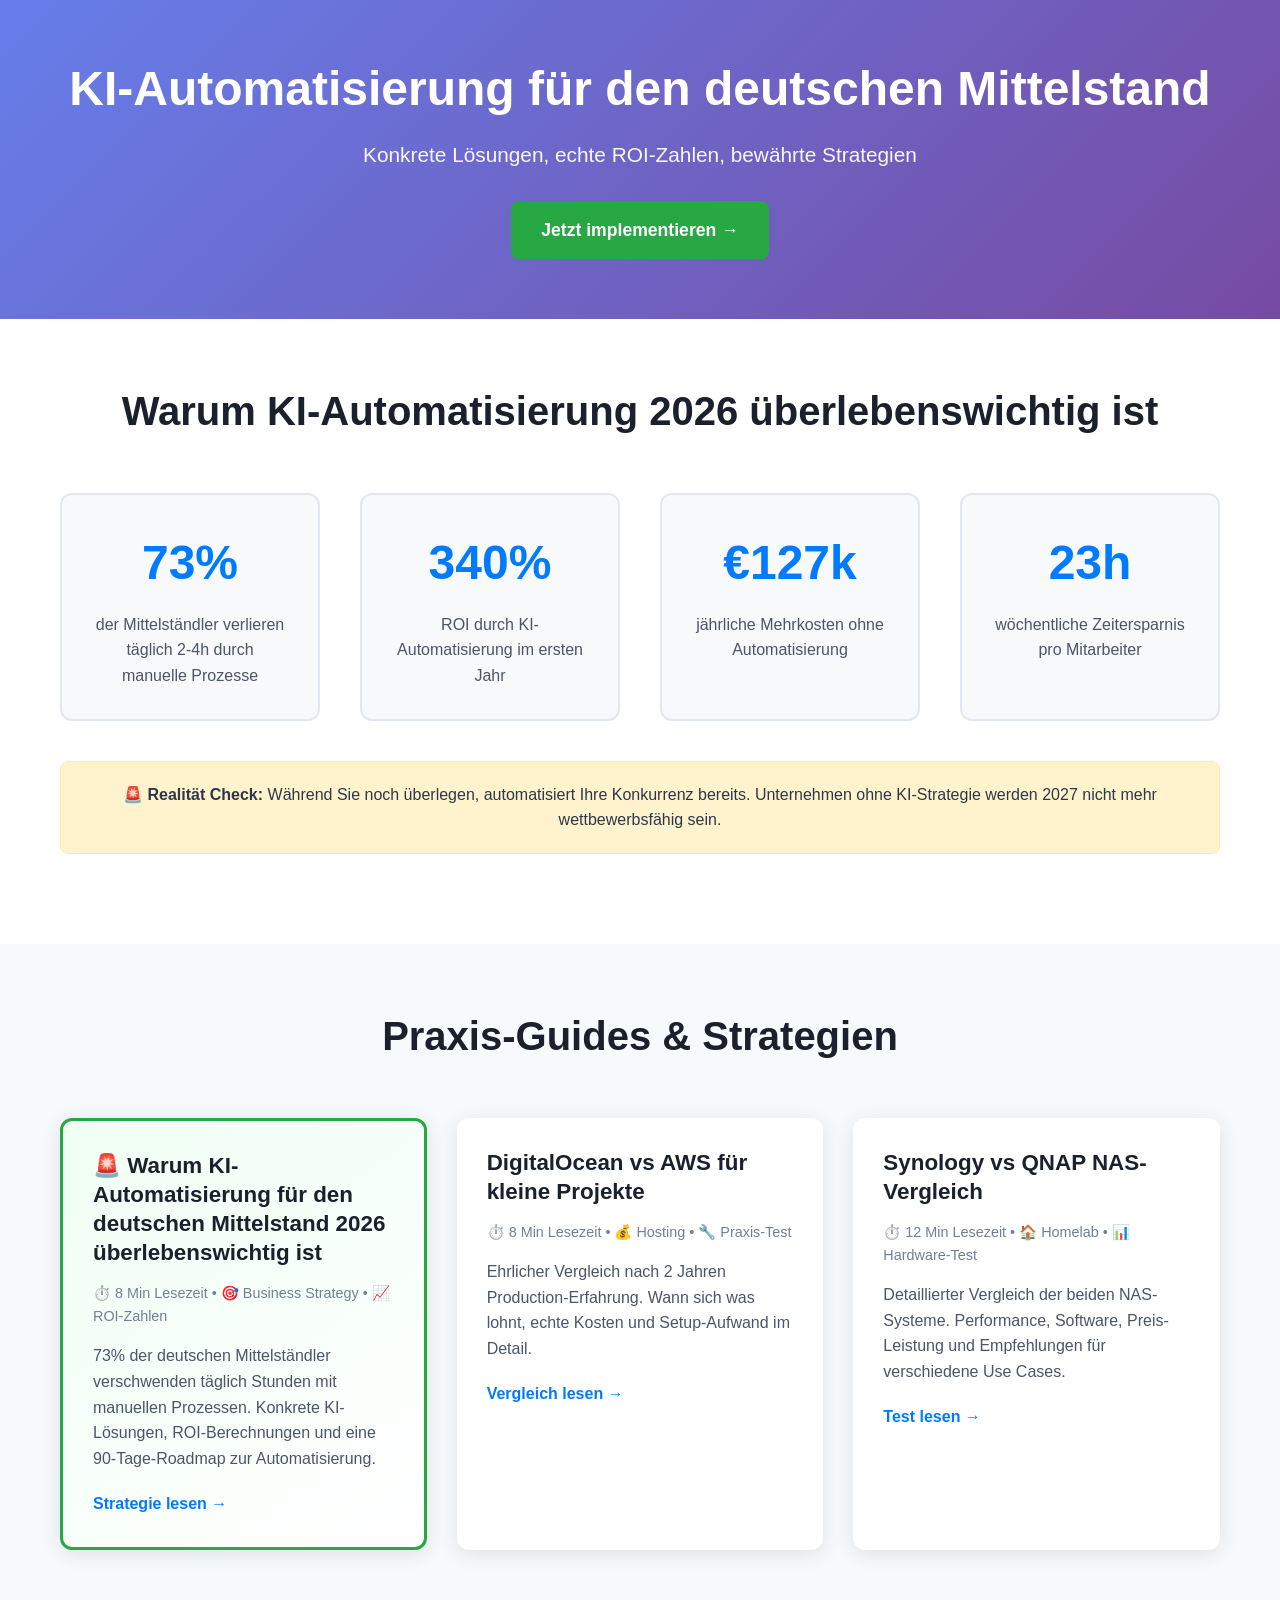
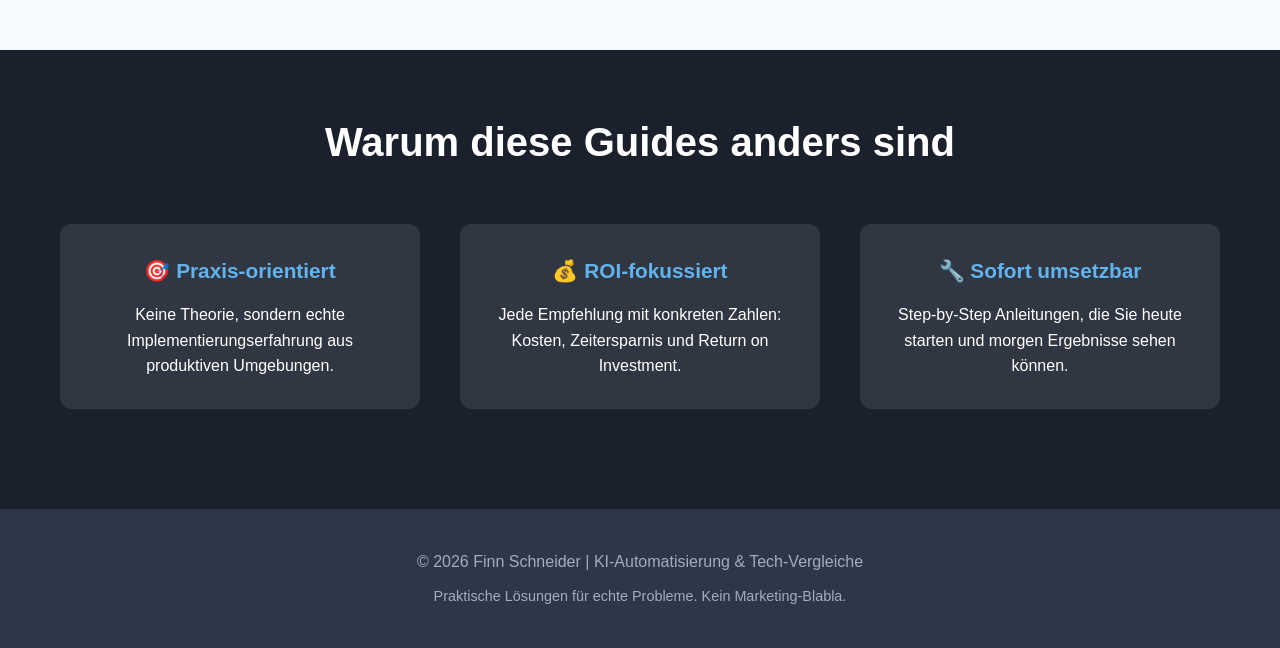
==== index.html @ 318cbb18 "Deploy new business website" ====
<!DOCTYPE html>
<html lang="de">
<head>
    <meta charset="UTF-8">
    <meta name="viewport" content="width=device-width, initial-scale=1.0">
    <title>Finn Schneider - KI & Automatisierung für den Mittelstand</title>
    <meta name="description" content="Konkrete KI-Automatisierungslösungen für deutsche Mittelständler. ROI-optimierte Strategien, Praxis-Tests und echte Ergebnisse.">
    <meta name="keywords" content="KI Automatisierung, Mittelstand, Digitalisierung, Workflow Automatisierung, ROI">
    <link rel="canonical" href="https://finn-site-aw2.pages.dev/">
    
    <style>
        * {
            margin: 0;
            padding: 0;
            box-sizing: border-box;
        }

        body {
            font-family: 'Segoe UI', -apple-system, sans-serif;
            line-height: 1.6;
            color: #2d3748;
            background: #f7fafc;
        }

        .hero {
            background: linear-gradient(135deg, #667eea 0%, #764ba2 100%);
            color: white;
            padding: 60px 20px;
            text-align: center;
        }

        .hero h1 {
            font-size: 3rem;
            font-weight: bold;
            margin-bottom: 20px;
            line-height: 1.2;
        }

        .hero p {
            font-size: 1.3rem;
            margin-bottom: 30px;
            opacity: 0.95;
        }

        .cta-button {
            display: inline-block;
            background: #28a745;
            color: white;
            padding: 15px 30px;
            border-radius: 8px;
            text-decoration: none;
            font-weight: bold;
            font-size: 1.1rem;
            transition: transform 0.2s;
        }

        .cta-button:hover {
            transform: translateY(-2px);
        }

        .container {
            max-width: 1200px;
            margin: 0 auto;
            padding: 0 20px;
        }

        .stats-section {
            background: white;
            padding: 60px 20px;
            text-align: center;
        }

        .stats-grid {
            display: grid;
            grid-template-columns: repeat(auto-fit, minmax(250px, 1fr));
            gap: 40px;
            margin: 40px 0;
        }

        .stat-card {
            padding: 30px;
            border-radius: 12px;
            background: #f8f9fa;
            border: 2px solid #e2e8f0;
        }

        .stat-number {
            font-size: 3rem;
            font-weight: bold;
            color: #007bff;
            display: block;
        }

        .stat-label {
            font-size: 1rem;
            color: #4a5568;
            margin-top: 10px;
        }

        .articles-section {
            padding: 60px 20px;
        }

        .section-title {
            text-align: center;
            font-size: 2.5rem;
            color: #1a202c;
            margin-bottom: 50px;
        }

        .articles-grid {
            display: grid;
            grid-template-columns: repeat(auto-fit, minmax(350px, 1fr));
            gap: 30px;
            margin: 40px 0;
        }

        .article-card {
            background: white;
            border-radius: 12px;
            padding: 30px;
            box-shadow: 0 4px 20px rgba(0,0,0,0.1);
            transition: transform 0.3s ease;
        }

        .article-card:hover {
            transform: translateY(-5px);
        }

        .article-card.featured {
            border: 3px solid #28a745;
            background: linear-gradient(145deg, #f0fff4 0%, #ffffff 100%);
        }

        .article-card h3 {
            font-size: 1.4rem;
            color: #1a202c;
            margin-bottom: 15px;
            line-height: 1.3;
        }

        .article-card p {
            color: #4a5568;
            margin-bottom: 20px;
        }

        .article-meta {
            font-size: 0.9rem;
            color: #718096;
            margin-bottom: 15px;
        }

        .article-link {
            color: #007bff;
            text-decoration: none;
            font-weight: 600;
        }

        .article-link:hover {
            text-decoration: underline;
        }

        .value-props {
            background: #1a202c;
            color: white;
            padding: 60px 20px;
            text-align: center;
        }

        .props-grid {
            display: grid;
            grid-template-columns: repeat(auto-fit, minmax(300px, 1fr));
            gap: 40px;
            margin: 40px 0;
        }

        .prop-card {
            padding: 30px;
            border-radius: 12px;
            background: rgba(255,255,255,0.1);
        }

        .prop-card h4 {
            font-size: 1.3rem;
            margin-bottom: 15px;
            color: #63b3ed;
        }

        footer {
            background: #2d3748;
            color: #a0aec0;
            padding: 40px 20px;
            text-align: center;
        }

        .highlight {
            background: #fff3cd;
            border: 1px solid #ffeaa7;
            padding: 20px;
            border-radius: 8px;
            margin: 30px 0;
            text-align: center;
        }

        @media (max-width: 768px) {
            .hero h1 {
                font-size: 2rem;
            }
            
            .hero p {
                font-size: 1.1rem;
            }
            
            .articles-grid,
            .stats-grid,
            .props-grid {
                grid-template-columns: 1fr;
            }
        }
    </style>
</head>
<body>
    <!-- Hero Section -->
    <section class="hero">
        <div class="container">
            <h1>KI-Automatisierung für den deutschen Mittelstand</h1>
            <p>Konkrete Lösungen, echte ROI-Zahlen, bewährte Strategien</p>
            <a href="#articles" class="cta-button">Jetzt implementieren →</a>
        </div>
    </section>

    <!-- Stats Section -->
    <section class="stats-section">
        <div class="container">
            <h2 class="section-title">Warum KI-Automatisierung 2026 überlebenswichtig ist</h2>
            
            <div class="stats-grid">
                <div class="stat-card">
                    <span class="stat-number">73%</span>
                    <div class="stat-label">der Mittelständler verlieren täglich 2-4h durch manuelle Prozesse</div>
                </div>
                <div class="stat-card">
                    <span class="stat-number">340%</span>
                    <div class="stat-label">ROI durch KI-Automatisierung im ersten Jahr</div>
                </div>
                <div class="stat-card">
                    <span class="stat-number">€127k</span>
                    <div class="stat-label">jährliche Mehrkosten ohne Automatisierung</div>
                </div>
                <div class="stat-card">
                    <span class="stat-number">23h</span>
                    <div class="stat-label">wöchentliche Zeitersparnis pro Mitarbeiter</div>
                </div>
            </div>

            <div class="highlight">
                <strong>🚨 Realität Check:</strong> Während Sie noch überlegen, automatisiert Ihre Konkurrenz bereits. 
                Unternehmen ohne KI-Strategie werden 2027 nicht mehr wettbewerbsfähig sein.
            </div>
        </div>
    </section>

    <!-- Articles Section -->
    <section class="articles-section" id="articles">
        <div class="container">
            <h2 class="section-title">Praxis-Guides & Strategien</h2>
            
            <div class="articles-grid">
                <article class="article-card featured">
                    <h3>🚨 Warum KI-Automatisierung für den deutschen Mittelstand 2026 überlebenswichtig ist</h3>
                    <div class="article-meta">⏱️ 8 Min Lesezeit • 🎯 Business Strategy • 📈 ROI-Zahlen</div>
                    <p>
                        73% der deutschen Mittelständler verschwenden täglich Stunden mit manuellen Prozessen. 
                        Konkrete KI-Lösungen, ROI-Berechnungen und eine 90-Tage-Roadmap zur Automatisierung.
                    </p>
                    <a href="/mittelstand-ki-automatisierung-2026.html" class="article-link">Strategie lesen →</a>
                </article>

                <article class="article-card">
                    <h3>DigitalOcean vs AWS für kleine Projekte</h3>
                    <div class="article-meta">⏱️ 8 Min Lesezeit • 💰 Hosting • 🔧 Praxis-Test</div>
                    <p>
                        Ehrlicher Vergleich nach 2 Jahren Production-Erfahrung. Wann sich was lohnt, 
                        echte Kosten und Setup-Aufwand im Detail.
                    </p>
                    <a href="/digitalocean-vs-aws-article.html" class="article-link">Vergleich lesen →</a>
                </article>

                <article class="article-card">
                    <h3>Synology vs QNAP NAS-Vergleich</h3>
                    <div class="article-meta">⏱️ 12 Min Lesezeit • 🏠 Homelab • 📊 Hardware-Test</div>
                    <p>
                        Detaillierter Vergleich der beiden NAS-Systeme. Performance, Software, 
                        Preis-Leistung und Empfehlungen für verschiedene Use Cases.
                    </p>
                    <a href="/synology-ds224-vs-qnap-ts264-vergleich.html" class="article-link">Test lesen →</a>
                </article>
            </div>
        </div>
    </section>

    <!-- Value Props -->
    <section class="value-props">
        <div class="container">
            <h2 class="section-title" style="color: white;">Warum diese Guides anders sind</h2>
            
            <div class="props-grid">
                <div class="prop-card">
                    <h4>🎯 Praxis-orientiert</h4>
                    <p>Keine Theorie, sondern echte Implementierungserfahrung aus produktiven Umgebungen.</p>
                </div>
                <div class="prop-card">
                    <h4>💰 ROI-fokussiert</h4>
                    <p>Jede Empfehlung mit konkreten Zahlen: Kosten, Zeitersparnis und Return on Investment.</p>
                </div>
                <div class="prop-card">
                    <h4>🔧 Sofort umsetzbar</h4>
                    <p>Step-by-Step Anleitungen, die Sie heute starten und morgen Ergebnisse sehen können.</p>
                </div>
            </div>
        </div>
    </section>

    <!-- Footer -->
    <footer>
        <div class="container">
            <p>&copy; 2026 Finn Schneider | KI-Automatisierung & Tech-Vergleiche</p>
            <p style="margin-top: 10px; font-size: 0.9rem;">
                Praktische Lösungen für echte Probleme. Kein Marketing-Blabla.
            </p>
        </div>
    </footer>
</body>
</html>
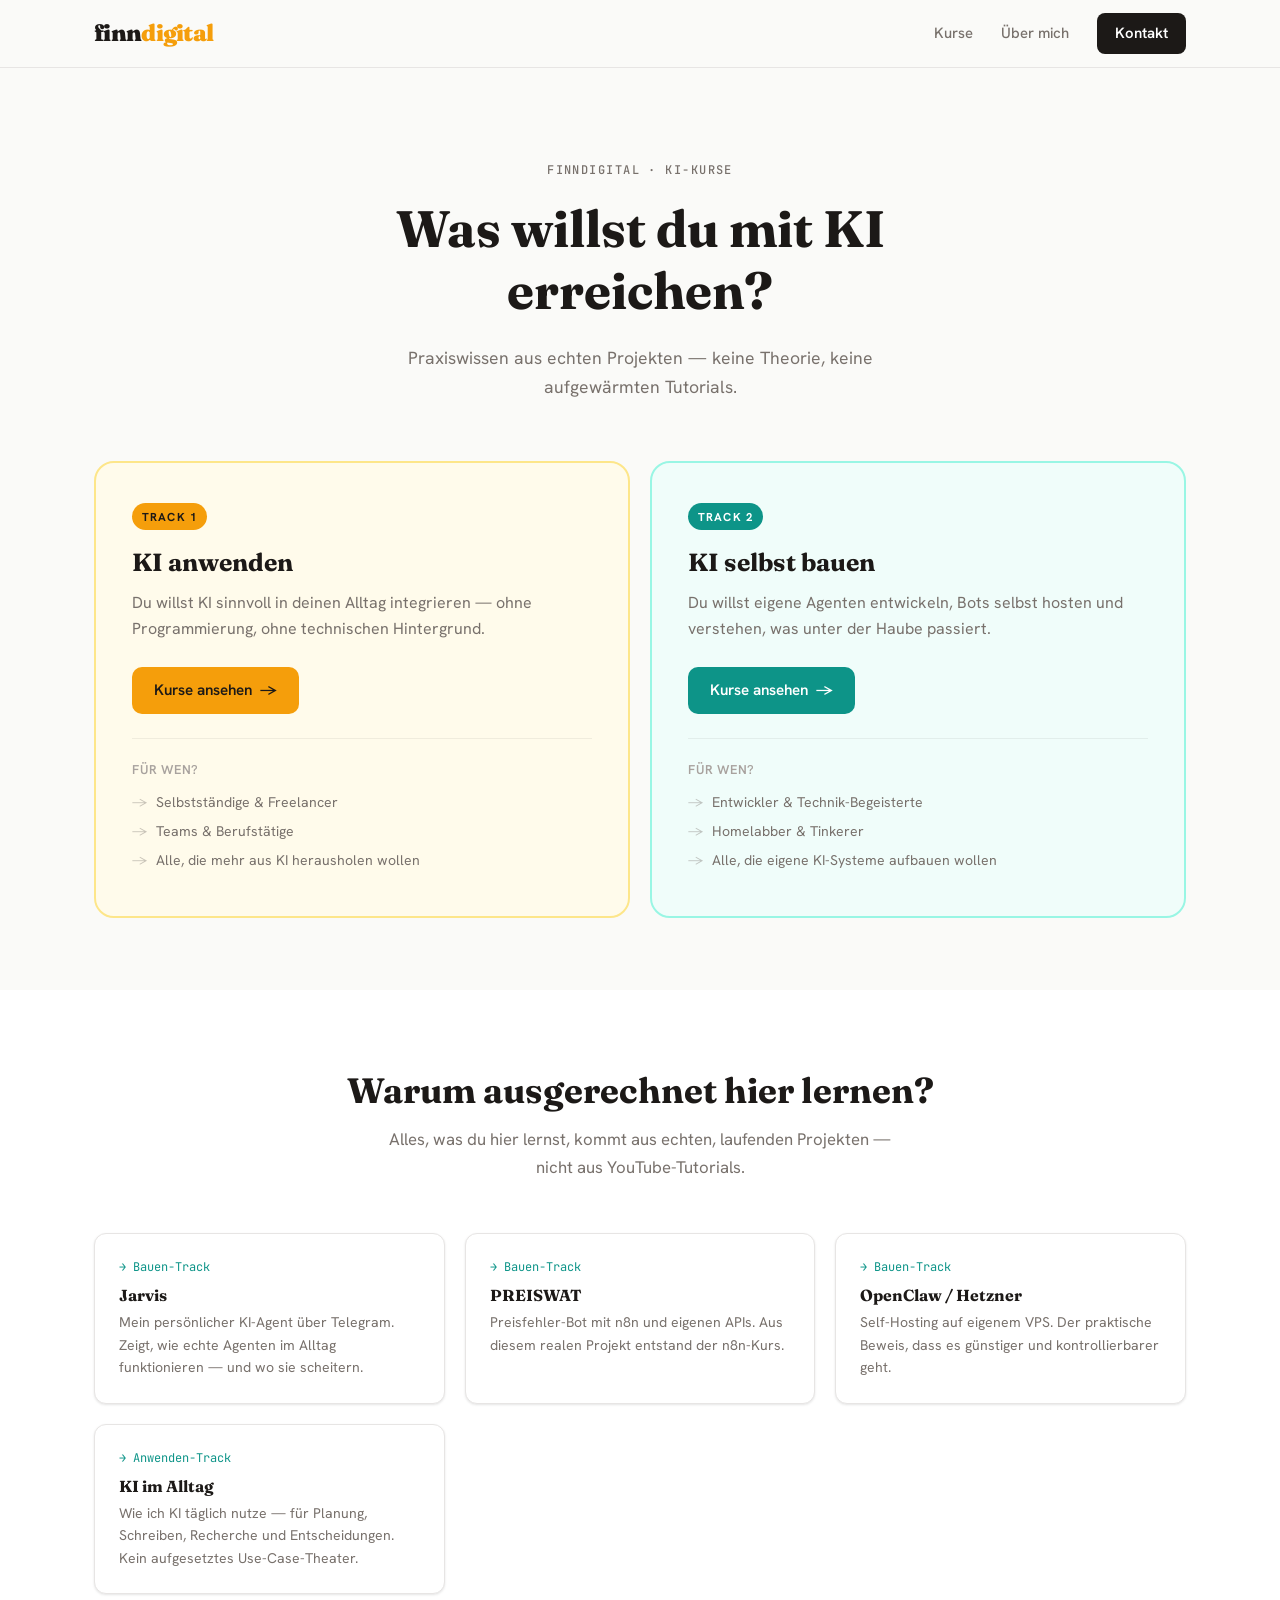
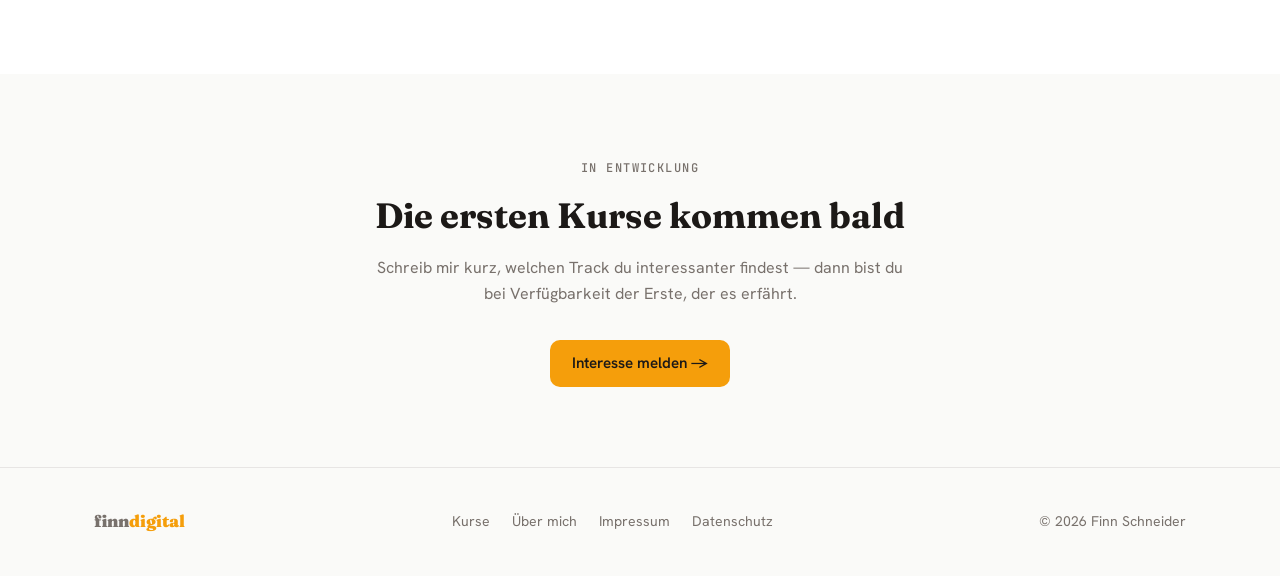
==== commit 96fe4c22: "Neue finndigital Website: Zwei-Track-Konzept (Anwenden + Bauen) Kompletter Neuaufbau der statischen " ====
--- a/index.html
+++ b/index.html
@@ -1,334 +1,156 @@
 <!DOCTYPE html>
 <html lang="de">
 <head>
-    <meta charset="UTF-8">
-    <meta name="viewport" content="width=device-width, initial-scale=1.0">
-    <title>Finn Schneider - KI & Automatisierung für den Mittelstand</title>
-    <meta name="description" content="Konkrete KI-Automatisierungslösungen für deutsche Mittelständler. ROI-optimierte Strategien, Praxis-Tests und echte Ergebnisse.">
-    <meta name="keywords" content="KI Automatisierung, Mittelstand, Digitalisierung, Workflow Automatisierung, ROI">
-    <link rel="canonical" href="https://finn-site-aw2.pages.dev/">
-    
-    <style>
-        * {
-            margin: 0;
-            padding: 0;
-            box-sizing: border-box;
-        }
-
-        body {
-            font-family: 'Segoe UI', -apple-system, sans-serif;
-            line-height: 1.6;
-            color: #2d3748;
-            background: #f7fafc;
-        }
-
-        .hero {
-            background: linear-gradient(135deg, #667eea 0%, #764ba2 100%);
-            color: white;
-            padding: 60px 20px;
-            text-align: center;
-        }
-
-        .hero h1 {
-            font-size: 3rem;
-            font-weight: bold;
-            margin-bottom: 20px;
-            line-height: 1.2;
-        }
-
-        .hero p {
-            font-size: 1.3rem;
-            margin-bottom: 30px;
-            opacity: 0.95;
-        }
-
-        .cta-button {
-            display: inline-block;
-            background: #28a745;
-            color: white;
-            padding: 15px 30px;
-            border-radius: 8px;
-            text-decoration: none;
-            font-weight: bold;
-            font-size: 1.1rem;
-            transition: transform 0.2s;
-        }
-
-        .cta-button:hover {
-            transform: translateY(-2px);
-        }
-
-        .container {
-            max-width: 1200px;
-            margin: 0 auto;
-            padding: 0 20px;
-        }
-
-        .stats-section {
-            background: white;
-            padding: 60px 20px;
-            text-align: center;
-        }
-
-        .stats-grid {
-            display: grid;
-            grid-template-columns: repeat(auto-fit, minmax(250px, 1fr));
-            gap: 40px;
-            margin: 40px 0;
-        }
-
-        .stat-card {
-            padding: 30px;
-            border-radius: 12px;
-            background: #f8f9fa;
-            border: 2px solid #e2e8f0;
-        }
-
-        .stat-number {
-            font-size: 3rem;
-            font-weight: bold;
-            color: #007bff;
-            display: block;
-        }
-
-        .stat-label {
-            font-size: 1rem;
-            color: #4a5568;
-            margin-top: 10px;
-        }
-
-        .articles-section {
-            padding: 60px 20px;
-        }
-
-        .section-title {
-            text-align: center;
-            font-size: 2.5rem;
-            color: #1a202c;
-            margin-bottom: 50px;
-        }
-
-        .articles-grid {
-            display: grid;
-            grid-template-columns: repeat(auto-fit, minmax(350px, 1fr));
-            gap: 30px;
-            margin: 40px 0;
-        }
-
-        .article-card {
-            background: white;
-            border-radius: 12px;
-            padding: 30px;
-            box-shadow: 0 4px 20px rgba(0,0,0,0.1);
-            transition: transform 0.3s ease;
-        }
-
-        .article-card:hover {
-            transform: translateY(-5px);
-        }
-
-        .article-card.featured {
-            border: 3px solid #28a745;
-            background: linear-gradient(145deg, #f0fff4 0%, #ffffff 100%);
-        }
-
-        .article-card h3 {
-            font-size: 1.4rem;
-            color: #1a202c;
-            margin-bottom: 15px;
-            line-height: 1.3;
-        }
-
-        .article-card p {
-            color: #4a5568;
-            margin-bottom: 20px;
-        }
-
-        .article-meta {
-            font-size: 0.9rem;
-            color: #718096;
-            margin-bottom: 15px;
-        }
-
-        .article-link {
-            color: #007bff;
-            text-decoration: none;
-            font-weight: 600;
-        }
-
-        .article-link:hover {
-            text-decoration: underline;
-        }
-
-        .value-props {
-            background: #1a202c;
-            color: white;
-            padding: 60px 20px;
-            text-align: center;
-        }
-
-        .props-grid {
-            display: grid;
-            grid-template-columns: repeat(auto-fit, minmax(300px, 1fr));
-            gap: 40px;
-            margin: 40px 0;
-        }
-
-        .prop-card {
-            padding: 30px;
-            border-radius: 12px;
-            background: rgba(255,255,255,0.1);
-        }
-
-        .prop-card h4 {
-            font-size: 1.3rem;
-            margin-bottom: 15px;
-            color: #63b3ed;
-        }
-
-        footer {
-            background: #2d3748;
-            color: #a0aec0;
-            padding: 40px 20px;
-            text-align: center;
-        }
-
-        .highlight {
-            background: #fff3cd;
-            border: 1px solid #ffeaa7;
-            padding: 20px;
-            border-radius: 8px;
-            margin: 30px 0;
-            text-align: center;
-        }
-
-        @media (max-width: 768px) {
-            .hero h1 {
-                font-size: 2rem;
-            }
-            
-            .hero p {
-                font-size: 1.1rem;
-            }
-            
-            .articles-grid,
-            .stats-grid,
-            .props-grid {
-                grid-template-columns: 1fr;
-            }
-        }
-    </style>
+  <meta charset="UTF-8">
+  <meta name="viewport" content="width=device-width, initial-scale=1.0">
+  <title>finndigital — KI verstehen & anwenden</title>
+  <meta name="description" content="Videokurse zu KI und Automatisierung. Zwei Tracks: KI im Alltag anwenden — oder KI selbst als Entwickler bauen.">
+  <!-- TODO vor Go-Live: Google Fonts durch selbst gehostete Fonts ersetzen (DSGVO §13 DSGVO / EuGH C-311/18) -->
+  <link rel="preconnect" href="https://fonts.googleapis.com">
+  <link rel="preconnect" href="https://fonts.gstatic.com" crossorigin>
+  <link href="https://fonts.googleapis.com/css2?family=Fraunces:opsz,wght@9..144,400;9..144,700;9..144,900&family=Hanken+Grotesk:wght@400;500;600;700&family=JetBrains+Mono:wght@400;500&display=swap" rel="stylesheet">
+  <link rel="stylesheet" href="styles.css">
 </head>
 <body>
-    <!-- Hero Section -->
+
+  <nav class="nav">
+    <div class="container nav-inner">
+      <a href="/" class="nav-logo">finn<span class="dot">digital</span></a>
+      <div class="nav-links" id="navLinks">
+        <a href="/kurse.html">Kurse</a>
+        <a href="/ueber-mich.html">Über mich</a>
+        <a href="mailto:finnschneider.de@gmail.com" class="nav-cta">Kontakt</a>
+      </div>
+      <button class="nav-burger" id="burger" aria-label="Menü öffnen" aria-expanded="false">
+        <span></span><span></span><span></span>
+      </button>
+    </div>
+  </nav>
+
+  <main>
+
+    <!-- ── Hero ── -->
     <section class="hero">
-        <div class="container">
-            <h1>KI-Automatisierung für den deutschen Mittelstand</h1>
-            <p>Konkrete Lösungen, echte ROI-Zahlen, bewährte Strategien</p>
-            <a href="#articles" class="cta-button">Jetzt implementieren →</a>
+      <div class="container">
+        <span class="overline">finndigital · KI-Kurse</span>
+        <h1>Was willst du mit&nbsp;KI<br>erreichen?</h1>
+        <p class="subtitle">
+          Praxiswissen aus echten Projekten — keine Theorie, keine aufgewärmten Tutorials.
+        </p>
+
+        <div class="doors">
+
+          <a href="/kurse.html#anwenden" class="door door-amber reveal">
+            <span class="door-tag">Track 1</span>
+            <h2>KI anwenden</h2>
+            <p class="door-desc">
+              Du willst KI sinnvoll in deinen Alltag integrieren — ohne Programmierung,
+              ohne technischen Hintergrund.
+            </p>
+            <span class="btn btn-amber">
+              Kurse ansehen <span class="door-arrow">→</span>
+            </span>
+            <div class="door-list">
+              <p>Für wen?</p>
+              <ul>
+                <li>Selbstständige &amp; Freelancer</li>
+                <li>Teams &amp; Berufstätige</li>
+                <li>Alle, die mehr aus KI herausholen wollen</li>
+              </ul>
+            </div>
+          </a>
+
+          <a href="/kurse.html#bauen" class="door door-teal reveal">
+            <span class="door-tag">Track 2</span>
+            <h2>KI selbst bauen</h2>
+            <p class="door-desc">
+              Du willst eigene Agenten entwickeln, Bots selbst hosten und verstehen,
+              was unter der Haube passiert.
+            </p>
+            <span class="btn btn-teal">
+              Kurse ansehen <span class="door-arrow">→</span>
+            </span>
+            <div class="door-list">
+              <p>Für wen?</p>
+              <ul>
+                <li>Entwickler &amp; Technik-Begeisterte</li>
+                <li>Homelabber &amp; Tinkerer</li>
+                <li>Alle, die eigene KI-Systeme aufbauen wollen</li>
+              </ul>
+            </div>
+          </a>
+
         </div>
+      </div>
     </section>
 
-    <!-- Stats Section -->
-    <section class="stats-section">
-        <div class="container">
-            <h2 class="section-title">Warum KI-Automatisierung 2026 überlebenswichtig ist</h2>
-            
-            <div class="stats-grid">
-                <div class="stat-card">
-                    <span class="stat-number">73%</span>
-                    <div class="stat-label">der Mittelständler verlieren täglich 2-4h durch manuelle Prozesse</div>
-                </div>
-                <div class="stat-card">
-                    <span class="stat-number">340%</span>
-                    <div class="stat-label">ROI durch KI-Automatisierung im ersten Jahr</div>
-                </div>
-                <div class="stat-card">
-                    <span class="stat-number">€127k</span>
-                    <div class="stat-label">jährliche Mehrkosten ohne Automatisierung</div>
-                </div>
-                <div class="stat-card">
-                    <span class="stat-number">23h</span>
-                    <div class="stat-label">wöchentliche Zeitersparnis pro Mitarbeiter</div>
-                </div>
-            </div>
-
-            <div class="highlight">
-                <strong>🚨 Realität Check:</strong> Während Sie noch überlegen, automatisiert Ihre Konkurrenz bereits. 
-                Unternehmen ohne KI-Strategie werden 2027 nicht mehr wettbewerbsfähig sein.
-            </div>
+    <!-- ── Warum finndigital ── -->
+    <section class="section" style="background: var(--white);">
+      <div class="container">
+        <div class="section-header reveal">
+          <h2>Warum ausgerechnet hier lernen?</h2>
+          <p>Alles, was du hier lernst, kommt aus echten, laufenden Projekten — nicht aus YouTube-Tutorials.</p>
         </div>
+        <div class="projects-grid">
+          <div class="project-card reveal">
+            <span class="project-tag">→ Bauen-Track</span>
+            <h4>Jarvis</h4>
+            <p>Mein persönlicher KI-Agent über Telegram. Zeigt, wie echte Agenten im Alltag funktionieren — und wo sie scheitern.</p>
+          </div>
+          <div class="project-card reveal">
+            <span class="project-tag">→ Bauen-Track</span>
+            <h4>PREISWAT</h4>
+            <p>Preisfehler-Bot mit n8n und eigenen APIs. Aus diesem realen Projekt entstand der n8n-Kurs.</p>
+          </div>
+          <div class="project-card reveal">
+            <span class="project-tag">→ Bauen-Track</span>
+            <h4>OpenClaw / Hetzner</h4>
+            <p>Self-Hosting auf eigenem VPS. Der praktische Beweis, dass es günstiger und kontrollierbarer geht.</p>
+          </div>
+          <div class="project-card reveal">
+            <span class="project-tag">→ Anwenden-Track</span>
+            <h4>KI im Alltag</h4>
+            <p>Wie ich KI täglich nutze — für Planung, Schreiben, Recherche und Entscheidungen. Kein aufgesetztes Use-Case-Theater.</p>
+          </div>
+        </div>
+      </div>
     </section>
 
-    <!-- Articles Section -->
-    <section class="articles-section" id="articles">
-        <div class="container">
-            <h2 class="section-title">Praxis-Guides & Strategien</h2>
-            
-            <div class="articles-grid">
-                <article class="article-card featured">
-                    <h3>🚨 Warum KI-Automatisierung für den deutschen Mittelstand 2026 überlebenswichtig ist</h3>
-                    <div class="article-meta">⏱️ 8 Min Lesezeit • 🎯 Business Strategy • 📈 ROI-Zahlen</div>
-                    <p>
-                        73% der deutschen Mittelständler verschwenden täglich Stunden mit manuellen Prozessen. 
-                        Konkrete KI-Lösungen, ROI-Berechnungen und eine 90-Tage-Roadmap zur Automatisierung.
-                    </p>
-                    <a href="/mittelstand-ki-automatisierung-2026.html" class="article-link">Strategie lesen →</a>
-                </article>
-
-                <article class="article-card">
-                    <h3>DigitalOcean vs AWS für kleine Projekte</h3>
-                    <div class="article-meta">⏱️ 8 Min Lesezeit • 💰 Hosting • 🔧 Praxis-Test</div>
-                    <p>
-                        Ehrlicher Vergleich nach 2 Jahren Production-Erfahrung. Wann sich was lohnt, 
-                        echte Kosten und Setup-Aufwand im Detail.
-                    </p>
-                    <a href="/digitalocean-vs-aws-article.html" class="article-link">Vergleich lesen →</a>
-                </article>
-
-                <article class="article-card">
-                    <h3>Synology vs QNAP NAS-Vergleich</h3>
-                    <div class="article-meta">⏱️ 12 Min Lesezeit • 🏠 Homelab • 📊 Hardware-Test</div>
-                    <p>
-                        Detaillierter Vergleich der beiden NAS-Systeme. Performance, Software, 
-                        Preis-Leistung und Empfehlungen für verschiedene Use Cases.
-                    </p>
-                    <a href="/synology-ds224-vs-qnap-ts264-vergleich.html" class="article-link">Test lesen →</a>
-                </article>
-            </div>
+    <!-- ── Interesse melden ── -->
+    <section class="section">
+      <div class="container" style="text-align: center; max-width: 580px; margin: 0 auto;">
+        <div class="reveal">
+          <span class="overline">In Entwicklung</span>
+          <h2 style="margin: 14px 0 18px;">Die ersten Kurse kommen bald</h2>
+          <p style="color: var(--muted); margin-bottom: 32px;">
+            Schreib mir kurz, welchen Track du interessanter findest —
+            dann bist du bei Verfügbarkeit der Erste, der es erfährt.
+          </p>
+          <a
+            href="mailto:finnschneider.de@gmail.com?subject=finndigital%20%E2%80%94%20Kurs-Interesse"
+            class="btn btn-amber"
+          >
+            Interesse melden →
+          </a>
         </div>
+      </div>
     </section>
 
-    <!-- Value Props -->
-    <section class="value-props">
-        <div class="container">
-            <h2 class="section-title" style="color: white;">Warum diese Guides anders sind</h2>
-            
-            <div class="props-grid">
-                <div class="prop-card">
-                    <h4>🎯 Praxis-orientiert</h4>
-                    <p>Keine Theorie, sondern echte Implementierungserfahrung aus produktiven Umgebungen.</p>
-                </div>
-                <div class="prop-card">
-                    <h4>💰 ROI-fokussiert</h4>
-                    <p>Jede Empfehlung mit konkreten Zahlen: Kosten, Zeitersparnis und Return on Investment.</p>
-                </div>
-                <div class="prop-card">
-                    <h4>🔧 Sofort umsetzbar</h4>
-                    <p>Step-by-Step Anleitungen, die Sie heute starten und morgen Ergebnisse sehen können.</p>
-                </div>
-            </div>
-        </div>
-    </section>
+  </main>
 
-    <!-- Footer -->
-    <footer>
-        <div class="container">
-            <p>&copy; 2026 Finn Schneider | KI-Automatisierung & Tech-Vergleiche</p>
-            <p style="margin-top: 10px; font-size: 0.9rem;">
-                Praktische Lösungen für echte Probleme. Kein Marketing-Blabla.
-            </p>
-        </div>
-    </footer>
+  <footer>
+    <div class="container footer-inner">
+      <span class="footer-logo">finn<span style="color:var(--amber)">digital</span></span>
+      <div class="footer-links">
+        <a href="/kurse.html">Kurse</a>
+        <a href="/ueber-mich.html">Über mich</a>
+        <a href="/impressum.html">Impressum</a>
+        <a href="/datenschutz.html">Datenschutz</a>
+      </div>
+      <span>&copy; 2026 Finn Schneider</span>
+    </div>
+  </footer>
+
+  <script src="main.js"></script>
 </body>
-</html>+</html>
--- a/styles.css
+++ b/styles.css
@@ -0,0 +1,316 @@
+/* ===== Reset ===== */
+*, *::before, *::after { box-sizing: border-box; margin: 0; padding: 0; }
+html { scroll-behavior: smooth; }
+img { max-width: 100%; display: block; }
+a { color: inherit; text-decoration: none; }
+
+/* ===== Tokens ===== */
+:root {
+  --amber:        #F59E0B;
+  --amber-light:  #FDE68A;
+  --amber-bg:     #FFFBEB;
+  --amber-text:   #92400E;
+  --teal:         #0D9488;
+  --teal-light:   #99F6E4;
+  --teal-bg:      #F0FDFA;
+  --teal-text:    #134E4A;
+  --bg:           #FAFAF8;
+  --white:        #FFFFFF;
+  --text:         #1C1917;
+  --muted:        #78716C;
+  --subtle:       #A8A29E;
+  --border:       #E7E5E4;
+  --border-mid:   #D6D3D1;
+  --sh-sm: 0 1px 3px rgba(0,0,0,.07), 0 1px 2px rgba(0,0,0,.04);
+  --sh:    0 4px 16px rgba(0,0,0,.08), 0 2px 6px rgba(0,0,0,.04);
+  --sh-lg: 0 10px 40px rgba(0,0,0,.10), 0 4px 12px rgba(0,0,0,.05);
+  --r:     12px;
+  --r-lg:  20px;
+  --nav-h: 68px;
+  --max-w: 1140px;
+}
+
+/* ===== Typography ===== */
+body {
+  font-family: 'Hanken Grotesk', system-ui, -apple-system, sans-serif;
+  background: var(--bg);
+  color: var(--text);
+  line-height: 1.65;
+}
+
+h1, h2, h3, h4 {
+  font-family: 'Fraunces', Georgia, serif;
+  line-height: 1.2;
+  font-weight: 700;
+}
+
+h1 { font-size: clamp(2rem,   4vw, 3.25rem); }
+h2 { font-size: clamp(1.5rem, 3vw, 2.2rem);  }
+h3 { font-size: clamp(1.1rem, 2vw, 1.4rem);  }
+
+.mono {
+  font-family: 'JetBrains Mono', 'Fira Code', Consolas, monospace;
+  font-size: .85em;
+}
+
+/* ===== Layout ===== */
+.container { max-width: var(--max-w); margin: 0 auto; padding: 0 24px; }
+.section   { padding: 80px 0; }
+
+/* ===== Nav ===== */
+.nav {
+  position: sticky; top: 0; z-index: 100;
+  height: var(--nav-h);
+  background: rgba(250,250,248,.92);
+  backdrop-filter: blur(14px);
+  border-bottom: 1px solid var(--border);
+}
+.nav-inner {
+  display: flex; align-items: center; justify-content: space-between;
+  height: 100%;
+}
+.nav-logo {
+  font-family: 'Fraunces', serif;
+  font-size: 1.45rem; font-weight: 900; letter-spacing: -.03em;
+}
+.nav-logo .dot { color: var(--amber); }
+
+.nav-links { display: flex; gap: 28px; align-items: center; }
+.nav-links a {
+  font-size: .93rem; font-weight: 500; color: var(--muted);
+  transition: color .2s;
+}
+.nav-links a:hover, .nav-links a.active { color: var(--text); }
+.nav-links .nav-cta {
+  background: var(--text) !important; color: var(--white) !important;
+  padding: 8px 18px; border-radius: 8px; font-weight: 600 !important;
+  transition: transform .2s, background .2s !important;
+}
+.nav-links .nav-cta:hover { background: #292524 !important; transform: translateY(-1px); }
+
+.nav-burger {
+  display: none; cursor: pointer;
+  padding: 8px; border: none; background: none;
+}
+.nav-burger span {
+  display: block; width: 22px; height: 2px;
+  background: var(--text); margin: 5px 0; transition: .3s;
+}
+.nav-burger.open span:nth-child(1) { transform: translateY(7px) rotate(45deg); }
+.nav-burger.open span:nth-child(2) { opacity: 0; }
+.nav-burger.open span:nth-child(3) { transform: translateY(-7px) rotate(-45deg); }
+
+/* ===== Buttons ===== */
+.btn {
+  display: inline-flex; align-items: center; gap: 8px;
+  padding: 11px 22px; border-radius: 10px;
+  font-weight: 600; font-size: .95rem; cursor: pointer;
+  border: none; transition: transform .2s, box-shadow .2s;
+  text-decoration: none;
+}
+.btn:hover { transform: translateY(-2px); box-shadow: var(--sh); }
+.btn-amber  { background: var(--amber); color: #1C1917; }
+.btn-teal   { background: var(--teal);  color: white; }
+.btn-ghost  {
+  background: transparent;
+  border: 2px solid var(--border-mid);
+  color: var(--text);
+}
+.btn-ghost:hover { border-color: var(--text); }
+
+/* ===== Overline label ===== */
+.overline {
+  display: inline-block;
+  font-family: 'JetBrains Mono', monospace;
+  font-size: .75rem; font-weight: 500; letter-spacing: .12em;
+  text-transform: uppercase; color: var(--muted);
+}
+
+/* ===== Hero ===== */
+.hero { padding: 88px 0 72px; text-align: center; }
+.hero h1 { margin: 16px auto 22px; max-width: 680px; }
+.hero .subtitle {
+  font-size: 1.1rem; color: var(--muted);
+  max-width: 520px; margin: 0 auto 60px;
+}
+
+/* ===== Two Doors ===== */
+.doors {
+  display: grid; grid-template-columns: 1fr 1fr; gap: 20px;
+}
+.door {
+  position: relative; overflow: hidden;
+  border-radius: var(--r-lg); padding: 40px 36px;
+  text-align: left; border: 2px solid transparent;
+  transition: transform .3s, box-shadow .3s, border-color .3s;
+  text-decoration: none; color: inherit; display: block;
+}
+.door:hover { transform: translateY(-5px); box-shadow: var(--sh-lg); }
+.door-amber { background: var(--amber-bg); border-color: var(--amber-light); }
+.door-amber:hover { border-color: var(--amber); }
+.door-teal  { background: var(--teal-bg);  border-color: var(--teal-light); }
+.door-teal:hover  { border-color: var(--teal); }
+
+.door-tag {
+  display: inline-flex; align-items: center; gap: 6px;
+  font-size: .72rem; font-weight: 700; letter-spacing: .1em;
+  text-transform: uppercase; padding: 4px 10px;
+  border-radius: 20px; margin-bottom: 18px;
+}
+.door-amber .door-tag { background: var(--amber); color: #1C1917; }
+.door-teal  .door-tag { background: var(--teal);  color: white; }
+
+.door h2 { font-size: 1.55rem; margin-bottom: 12px; }
+.door .door-desc { color: var(--muted); margin-bottom: 24px; line-height: 1.65; }
+
+.door-arrow { display: inline-block; transition: transform .2s; }
+.door:hover .door-arrow { transform: translateX(5px); }
+
+.door-list {
+  margin-top: 24px; padding-top: 20px;
+  border-top: 1px solid rgba(0,0,0,.06);
+}
+.door-list p {
+  font-size: .8rem; font-weight: 600; color: var(--subtle);
+  text-transform: uppercase; letter-spacing: .06em; margin-bottom: 8px;
+}
+.door-list ul { list-style: none; }
+.door-list li {
+  font-size: .88rem; padding: 3px 0;
+  display: flex; gap: 8px; align-items: flex-start; color: var(--muted);
+}
+.door-list li::before { content: '→'; opacity: .4; flex-shrink: 0; }
+
+/* ===== Section header ===== */
+.section-header { text-align: center; margin-bottom: 52px; }
+.section-header h2 { margin-bottom: 14px; }
+.section-header p { color: var(--muted); font-size: 1.05rem; max-width: 520px; margin: 0 auto; }
+
+/* ===== Project cards ===== */
+.projects-grid {
+  display: grid; grid-template-columns: repeat(auto-fill, minmax(260px, 1fr)); gap: 20px;
+}
+.project-card {
+  background: white; border: 1px solid var(--border);
+  border-radius: var(--r); padding: 24px; box-shadow: var(--sh-sm);
+  transition: transform .2s, box-shadow .2s;
+}
+.project-card:hover { transform: translateY(-3px); box-shadow: var(--sh); }
+.project-card h4 { margin-bottom: 6px; font-size: 1rem; }
+.project-tag {
+  font-family: 'JetBrains Mono', monospace;
+  font-size: .75rem; color: var(--teal); margin-bottom: 8px; display: block;
+}
+.project-card p { font-size: .88rem; color: var(--muted); line-height: 1.6; }
+
+/* ===== Course cards ===== */
+.track-section { margin-bottom: 64px; }
+.track-header {
+  display: flex; align-items: center; gap: 14px;
+  margin-bottom: 24px; padding-bottom: 14px;
+  border-bottom: 2px solid var(--border);
+}
+.track-badge {
+  padding: 4px 12px; border-radius: 20px;
+  font-size: .72rem; font-weight: 700; letter-spacing: .08em;
+  text-transform: uppercase; white-space: nowrap;
+}
+.track-badge.amber { background: var(--amber); color: #1C1917; }
+.track-badge.teal  { background: var(--teal);  color: white; }
+.track-header h2   { font-size: 1.3rem; }
+
+.courses-grid {
+  display: grid; grid-template-columns: repeat(auto-fill, minmax(300px, 1fr)); gap: 22px;
+}
+.course-card {
+  background: white; border: 1px solid var(--border);
+  border-radius: var(--r); padding: 26px; box-shadow: var(--sh-sm);
+  transition: transform .2s, box-shadow .2s; position: relative;
+}
+.course-card:hover { transform: translateY(-3px); box-shadow: var(--sh); }
+.course-card.amber { border-top: 3px solid var(--amber); }
+.course-card.teal  { border-top: 3px solid var(--teal); }
+
+.course-status {
+  position: absolute; top: 20px; right: 20px;
+  font-size: .68rem; font-weight: 700; letter-spacing: .07em;
+  text-transform: uppercase; padding: 3px 8px; border-radius: 4px;
+  background: #F1F5F9; color: #64748B;
+}
+.course-card h3 { font-size: 1.1rem; margin-bottom: 8px; padding-right: 90px; }
+.course-card p  { font-size: .88rem; color: var(--muted); line-height: 1.6; }
+
+.course-topics { margin-top: 14px; display: flex; flex-wrap: wrap; gap: 6px; }
+.topic-tag {
+  font-size: .72rem; padding: 3px 9px; border-radius: 20px;
+  background: var(--bg); border: 1px solid var(--border); color: var(--muted);
+  font-family: 'JetBrains Mono', monospace;
+}
+
+/* ===== About page ===== */
+.about-grid {
+  display: grid; grid-template-columns: 340px 1fr; gap: 64px; align-items: start;
+}
+.about-photo {
+  aspect-ratio: 3/4; background: var(--border); border-radius: var(--r-lg);
+  display: flex; align-items: center; justify-content: center;
+  color: var(--subtle); font-size: .85rem; overflow: hidden;
+}
+.about-photo img { width: 100%; height: 100%; object-fit: cover; }
+.about-lead { font-size: 1.2rem; line-height: 1.75; color: var(--muted); margin-bottom: 28px; }
+
+/* ===== Legal pages ===== */
+.legal h2 { font-size: 1.2rem; margin: 36px 0 10px; }
+.legal p, .legal li { color: var(--muted); line-height: 1.75; margin-bottom: 8px; }
+.legal ul  { padding-left: 20px; }
+.legal a   { color: var(--teal); text-decoration: underline; }
+
+/* ===== Scroll reveal ===== */
+.reveal {
+  opacity: 0; transform: translateY(22px);
+  transition: opacity .55s ease, transform .55s ease;
+}
+.reveal.visible { opacity: 1; transform: translateY(0); }
+
+/* ===== Footer ===== */
+footer {
+  border-top: 1px solid var(--border);
+  padding: 40px 0;
+  font-size: .88rem; color: var(--muted);
+}
+.footer-inner {
+  display: flex; align-items: center; justify-content: space-between;
+  flex-wrap: wrap; gap: 16px;
+}
+.footer-logo { font-family: 'Fraunces', serif; font-weight: 900; font-size: 1.05rem; }
+.footer-links { display: flex; gap: 22px; }
+.footer-links a { color: var(--muted); transition: color .2s; }
+.footer-links a:hover { color: var(--text); }
+
+/* ===== Responsive ===== */
+@media (max-width: 900px) {
+  .about-grid { grid-template-columns: 1fr; gap: 36px; }
+  .about-photo { aspect-ratio: 4/3; }
+}
+
+@media (max-width: 768px) {
+  .nav-links {
+    display: none; position: absolute;
+    top: var(--nav-h); left: 0; right: 0;
+    flex-direction: column; padding: 20px 24px; gap: 18px;
+    background: var(--bg); border-bottom: 1px solid var(--border);
+    box-shadow: var(--sh);
+  }
+  .nav-links.open { display: flex; }
+  .nav-burger { display: block; }
+  .doors { grid-template-columns: 1fr; }
+  .section { padding: 56px 0; }
+  .hero { padding: 56px 0 48px; }
+  .footer-inner { flex-direction: column; text-align: center; }
+  .footer-links { justify-content: center; }
+}
+
+@media (max-width: 480px) {
+  .door { padding: 28px 22px; }
+  .container { padding: 0 18px; }
+}
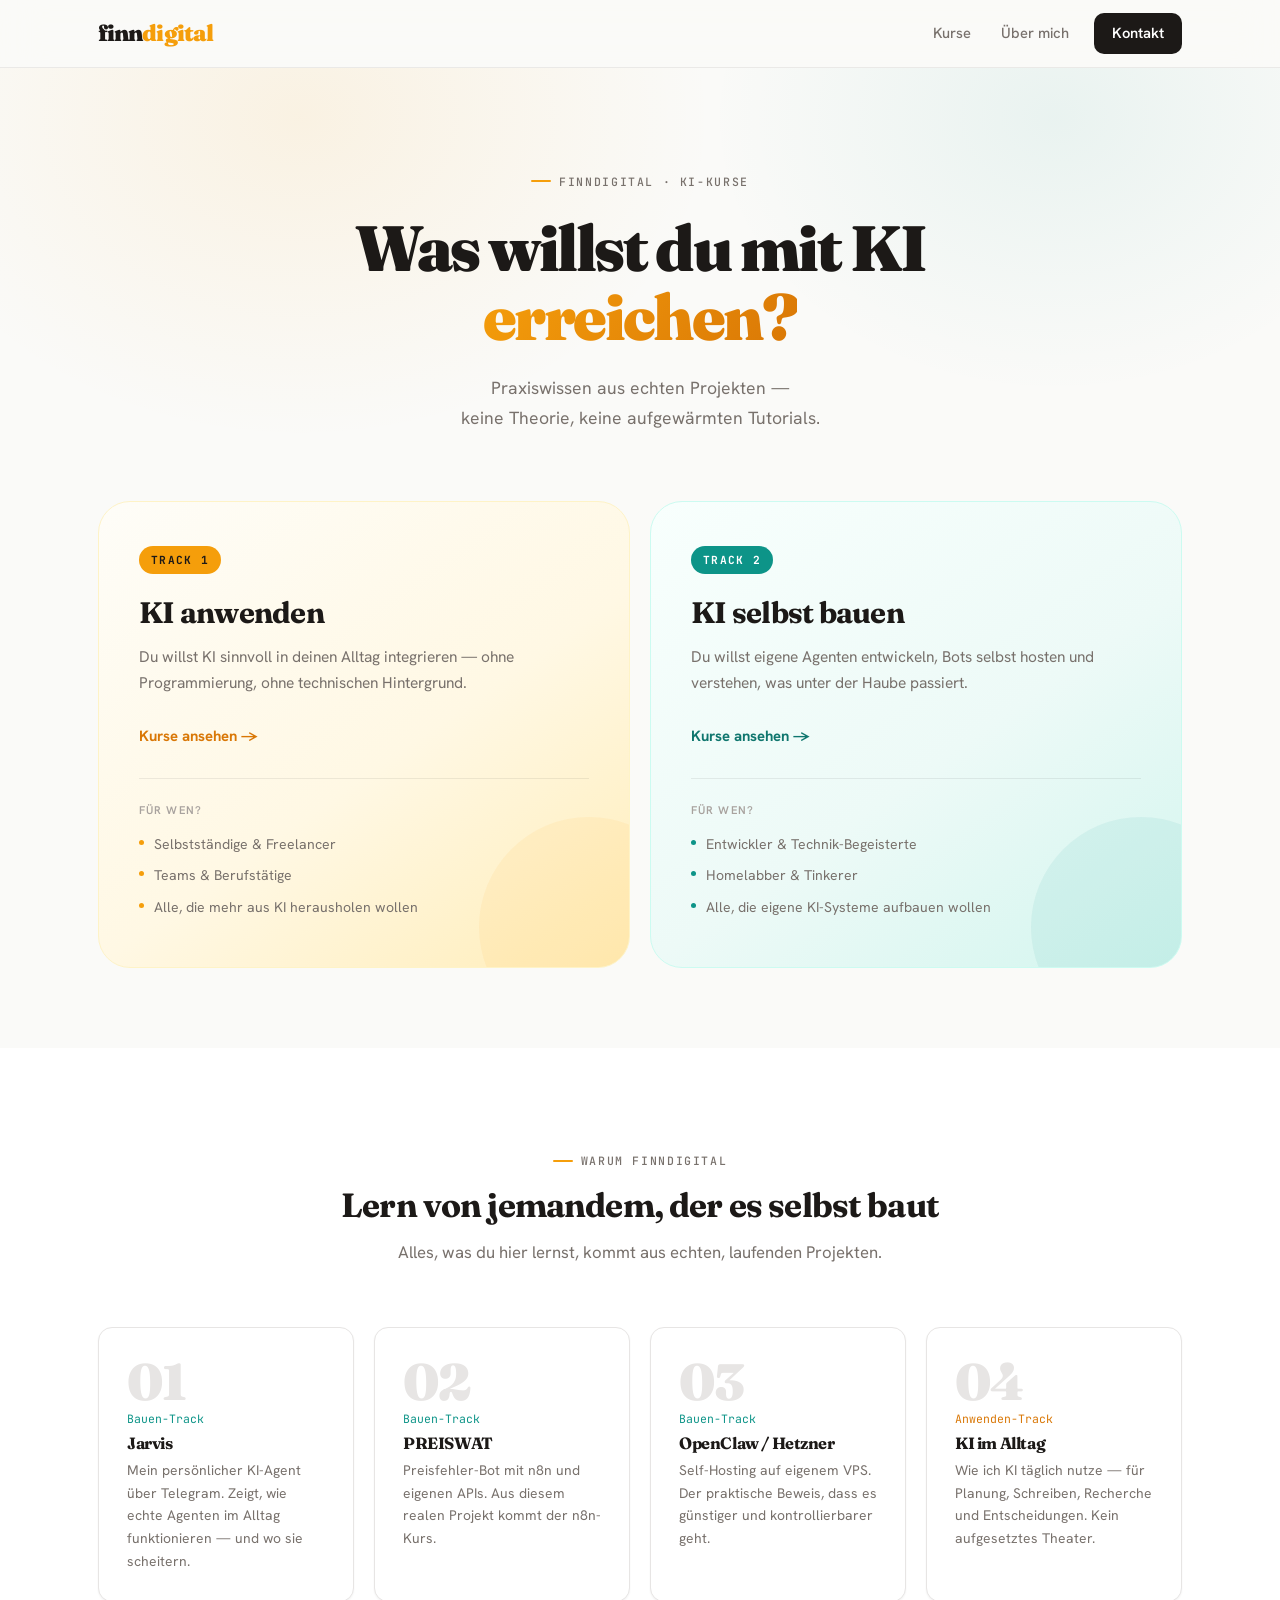
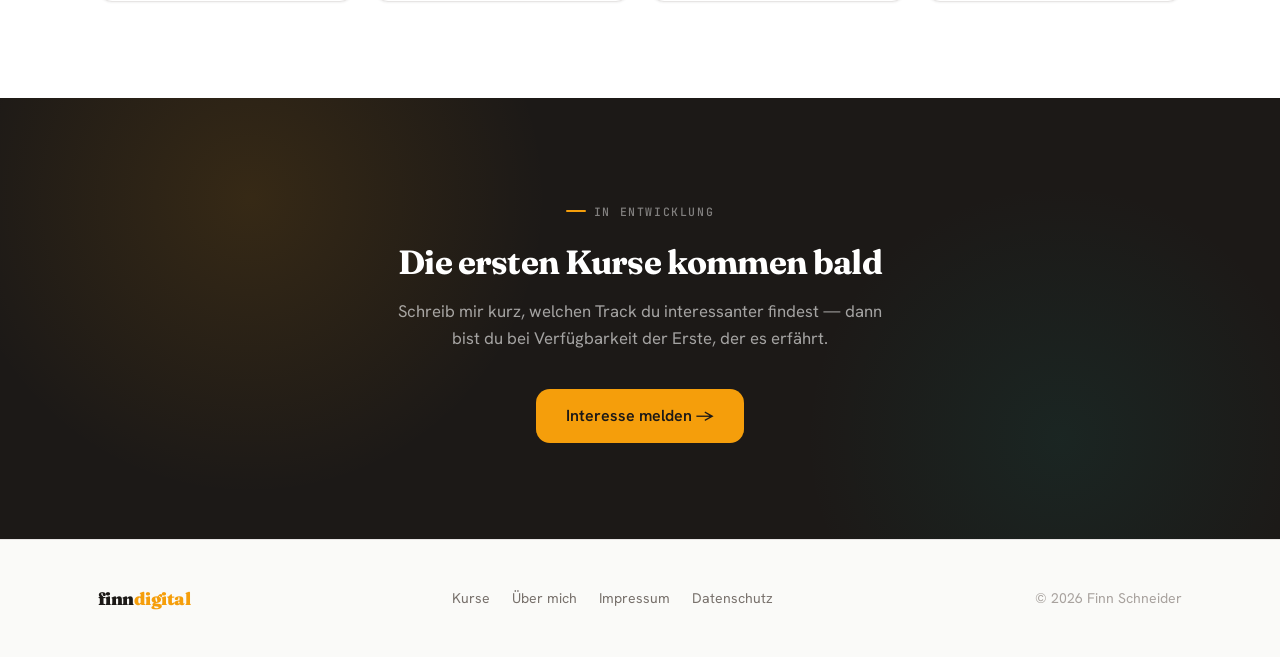
==== commit 243d0fb9: "Design-Upgrade + Impressum ausgefüllt Professionelles Redesign: Fraunces-Display-Hero mit Farbgradie" ====
--- a/index.html
+++ b/index.html
@@ -4,8 +4,8 @@
   <meta charset="UTF-8">
   <meta name="viewport" content="width=device-width, initial-scale=1.0">
   <title>finndigital — KI verstehen & anwenden</title>
-  <meta name="description" content="Videokurse zu KI und Automatisierung. Zwei Tracks: KI im Alltag anwenden — oder KI selbst als Entwickler bauen.">
-  <!-- TODO vor Go-Live: Google Fonts durch selbst gehostete Fonts ersetzen (DSGVO §13 DSGVO / EuGH C-311/18) -->
+  <meta name="description" content="Videokurse zu KI und Automatisierung. Zwei Tracks: KI im Alltag anwenden — oder eigene KI-Agenten bauen.">
+  <!-- TODO vor Go-Live: Google Fonts selbst hosten (DSGVO) -->
   <link rel="preconnect" href="https://fonts.googleapis.com">
   <link rel="preconnect" href="https://fonts.gstatic.com" crossorigin>
   <link href="https://fonts.googleapis.com/css2?family=Fraunces:opsz,wght@9..144,400;9..144,700;9..144,900&family=Hanken+Grotesk:wght@400;500;600;700&family=JetBrains+Mono:wght@400;500&display=swap" rel="stylesheet">
@@ -13,9 +13,11 @@
 </head>
 <body>
 
-  <nav class="nav">
+  <nav class="nav" id="mainNav">
     <div class="container nav-inner">
-      <a href="/" class="nav-logo">finn<span class="dot">digital</span></a>
+      <a href="/" class="nav-logo">
+        <span class="word-finn">finn</span><span class="word-digital">digital</span>
+      </a>
       <div class="nav-links" id="navLinks">
         <a href="/kurse.html">Kurse</a>
         <a href="/ueber-mich.html">Über mich</a>
@@ -33,9 +35,11 @@
     <section class="hero">
       <div class="container">
         <span class="overline">finndigital · KI-Kurse</span>
-        <h1>Was willst du mit&nbsp;KI<br>erreichen?</h1>
+        <h1 class="display">
+          Was willst du mit&nbsp;KI<br><em>erreichen?</em>
+        </h1>
         <p class="subtitle">
-          Praxiswissen aus echten Projekten — keine Theorie, keine aufgewärmten Tutorials.
+          Praxiswissen aus echten Projekten —<br>keine Theorie, keine aufgewärmten Tutorials.
         </p>
 
         <div class="doors">
@@ -44,14 +48,12 @@
             <span class="door-tag">Track 1</span>
             <h2>KI anwenden</h2>
             <p class="door-desc">
-              Du willst KI sinnvoll in deinen Alltag integrieren — ohne Programmierung,
-              ohne technischen Hintergrund.
+              Du willst KI sinnvoll in deinen Alltag integrieren —
+              ohne Programmierung, ohne technischen Hintergrund.
             </p>
-            <span class="btn btn-amber">
-              Kurse ansehen <span class="door-arrow">→</span>
-            </span>
+            <span class="door-link">Kurse ansehen →</span>
             <div class="door-list">
-              <p>Für wen?</p>
+              <p class="door-list-label">Für wen?</p>
               <ul>
                 <li>Selbstständige &amp; Freelancer</li>
                 <li>Teams &amp; Berufstätige</li>
@@ -64,14 +66,12 @@
             <span class="door-tag">Track 2</span>
             <h2>KI selbst bauen</h2>
             <p class="door-desc">
-              Du willst eigene Agenten entwickeln, Bots selbst hosten und verstehen,
-              was unter der Haube passiert.
+              Du willst eigene Agenten entwickeln, Bots selbst hosten und
+              verstehen, was unter der Haube passiert.
             </p>
-            <span class="btn btn-teal">
-              Kurse ansehen <span class="door-arrow">→</span>
-            </span>
+            <span class="door-link">Kurse ansehen →</span>
             <div class="door-list">
-              <p>Für wen?</p>
+              <p class="door-list-label">Für wen?</p>
               <ul>
                 <li>Entwickler &amp; Technik-Begeisterte</li>
                 <li>Homelabber &amp; Tinkerer</li>
@@ -87,52 +87,56 @@
     <!-- ── Warum finndigital ── -->
     <section class="section" style="background: var(--white);">
       <div class="container">
-        <div class="section-header reveal">
-          <h2>Warum ausgerechnet hier lernen?</h2>
-          <p>Alles, was du hier lernst, kommt aus echten, laufenden Projekten — nicht aus YouTube-Tutorials.</p>
+        <div class="section-header">
+          <span class="overline reveal">Warum finndigital</span>
+          <h2 class="reveal">Lern von jemandem, der es selbst baut</h2>
+          <p class="reveal">Alles, was du hier lernst, kommt aus echten, laufenden Projekten.</p>
         </div>
+
         <div class="projects-grid">
           <div class="project-card reveal">
-            <span class="project-tag">→ Bauen-Track</span>
+            <span class="project-num">01</span>
+            <span class="project-tag">Bauen-Track</span>
             <h4>Jarvis</h4>
             <p>Mein persönlicher KI-Agent über Telegram. Zeigt, wie echte Agenten im Alltag funktionieren — und wo sie scheitern.</p>
           </div>
           <div class="project-card reveal">
-            <span class="project-tag">→ Bauen-Track</span>
+            <span class="project-num">02</span>
+            <span class="project-tag">Bauen-Track</span>
             <h4>PREISWAT</h4>
-            <p>Preisfehler-Bot mit n8n und eigenen APIs. Aus diesem realen Projekt entstand der n8n-Kurs.</p>
+            <p>Preisfehler-Bot mit n8n und eigenen APIs. Aus diesem realen Projekt kommt der n8n-Kurs.</p>
           </div>
           <div class="project-card reveal">
-            <span class="project-tag">→ Bauen-Track</span>
+            <span class="project-num">03</span>
+            <span class="project-tag">Bauen-Track</span>
             <h4>OpenClaw / Hetzner</h4>
             <p>Self-Hosting auf eigenem VPS. Der praktische Beweis, dass es günstiger und kontrollierbarer geht.</p>
           </div>
           <div class="project-card reveal">
-            <span class="project-tag">→ Anwenden-Track</span>
+            <span class="project-num">04</span>
+            <span class="project-tag amber-tag">Anwenden-Track</span>
             <h4>KI im Alltag</h4>
-            <p>Wie ich KI täglich nutze — für Planung, Schreiben, Recherche und Entscheidungen. Kein aufgesetztes Use-Case-Theater.</p>
+            <p>Wie ich KI täglich nutze — für Planung, Schreiben, Recherche und Entscheidungen. Kein aufgesetztes Theater.</p>
           </div>
         </div>
       </div>
     </section>
 
-    <!-- ── Interesse melden ── -->
-    <section class="section">
-      <div class="container" style="text-align: center; max-width: 580px; margin: 0 auto;">
-        <div class="reveal">
-          <span class="overline">In Entwicklung</span>
-          <h2 style="margin: 14px 0 18px;">Die ersten Kurse kommen bald</h2>
-          <p style="color: var(--muted); margin-bottom: 32px;">
-            Schreib mir kurz, welchen Track du interessanter findest —
-            dann bist du bei Verfügbarkeit der Erste, der es erfährt.
-          </p>
-          <a
-            href="mailto:finnschneider.de@gmail.com?subject=finndigital%20%E2%80%94%20Kurs-Interesse"
-            class="btn btn-amber"
-          >
-            Interesse melden →
-          </a>
-        </div>
+    <!-- ── CTA (dark) ── -->
+    <section class="section-dark">
+      <div class="container">
+        <span class="overline reveal">In Entwicklung</span>
+        <h2 class="reveal">Die ersten Kurse kommen bald</h2>
+        <p class="reveal">
+          Schreib mir kurz, welchen Track du interessanter findest —
+          dann bist du bei Verfügbarkeit der Erste, der es erfährt.
+        </p>
+        <a
+          href="mailto:finnschneider.de@gmail.com?subject=finndigital%20%E2%80%94%20Kurs-Interesse"
+          class="btn btn-amber btn-lg reveal"
+        >
+          Interesse melden →
+        </a>
       </div>
     </section>
 
@@ -140,14 +144,16 @@
 
   <footer>
     <div class="container footer-inner">
-      <span class="footer-logo">finn<span style="color:var(--amber)">digital</span></span>
+      <span class="footer-logo">
+        <span class="word-finn">finn</span><span class="word-digital">digital</span>
+      </span>
       <div class="footer-links">
         <a href="/kurse.html">Kurse</a>
         <a href="/ueber-mich.html">Über mich</a>
         <a href="/impressum.html">Impressum</a>
         <a href="/datenschutz.html">Datenschutz</a>
       </div>
-      <span>&copy; 2026 Finn Schneider</span>
+      <span class="footer-copy">&copy; 2026 Finn Schneider</span>
     </div>
   </footer>
 
--- a/styles.css
+++ b/styles.css
@@ -1,316 +1,520 @@
-/* ===== Reset ===== */
+/* ─────────────────────────────────────────
+   finndigital — Design System
+   ───────────────────────────────────────── */
+
+/* ── Reset ── */
 *, *::before, *::after { box-sizing: border-box; margin: 0; padding: 0; }
-html { scroll-behavior: smooth; }
-img { max-width: 100%; display: block; }
-a { color: inherit; text-decoration: none; }
-
-/* ===== Tokens ===== */
+html { scroll-behavior: smooth; -webkit-text-size-adjust: 100%; }
+img  { max-width: 100%; display: block; }
+a    { color: inherit; text-decoration: none; }
+button { font-family: inherit; }
+
+/* ── Tokens ── */
 :root {
-  --amber:        #F59E0B;
-  --amber-light:  #FDE68A;
-  --amber-bg:     #FFFBEB;
-  --amber-text:   #92400E;
-  --teal:         #0D9488;
-  --teal-light:   #99F6E4;
-  --teal-bg:      #F0FDFA;
-  --teal-text:    #134E4A;
-  --bg:           #FAFAF8;
-  --white:        #FFFFFF;
-  --text:         #1C1917;
-  --muted:        #78716C;
-  --subtle:       #A8A29E;
-  --border:       #E7E5E4;
-  --border-mid:   #D6D3D1;
-  --sh-sm: 0 1px 3px rgba(0,0,0,.07), 0 1px 2px rgba(0,0,0,.04);
-  --sh:    0 4px 16px rgba(0,0,0,.08), 0 2px 6px rgba(0,0,0,.04);
-  --sh-lg: 0 10px 40px rgba(0,0,0,.10), 0 4px 12px rgba(0,0,0,.05);
-  --r:     12px;
-  --r-lg:  20px;
+  --amber:       #F59E0B;
+  --amber-600:   #D97706;
+  --amber-100:   #FEF3C7;
+  --amber-50:    #FFFBEB;
+  --teal:        #0D9488;
+  --teal-700:    #0F766E;
+  --teal-100:    #CCFBF1;
+  --teal-50:     #F0FDFA;
+
+  --bg:          #FAFAF8;
+  --white:       #FFFFFF;
+  --dark:        #1C1917;
+  --dark-2:      #292524;
+  --text:        #1C1917;
+  --text-2:      #44403C;
+  --muted:       #78716C;
+  --subtle:      #A8A29E;
+  --border:      #E7E5E4;
+  --border-mid:  #D6D3D1;
+
+  --sh-xs: 0 1px 2px rgba(0,0,0,.05);
+  --sh-sm: 0 2px 8px rgba(0,0,0,.06), 0 1px 2px rgba(0,0,0,.04);
+  --sh:    0 4px 20px rgba(0,0,0,.07), 0 2px 6px rgba(0,0,0,.04);
+  --sh-lg: 0 12px 40px rgba(0,0,0,.09), 0 4px 12px rgba(0,0,0,.05);
+  --sh-xl: 0 24px 64px rgba(0,0,0,.10), 0 8px 20px rgba(0,0,0,.06);
+
+  --r-sm: 8px;
+  --r:    14px;
+  --r-lg: 22px;
+  --r-xl: 32px;
+
   --nav-h: 68px;
   --max-w: 1140px;
 }
 
-/* ===== Typography ===== */
+/* ── Base typography ── */
 body {
   font-family: 'Hanken Grotesk', system-ui, -apple-system, sans-serif;
   background: var(--bg);
   color: var(--text);
   line-height: 1.65;
+  font-size: 16px;
+  -webkit-font-smoothing: antialiased;
+  -moz-osx-font-smoothing: grayscale;
 }
 
 h1, h2, h3, h4 {
   font-family: 'Fraunces', Georgia, serif;
-  line-height: 1.2;
+  line-height: 1.15;
+  letter-spacing: -.025em;
   font-weight: 700;
-}
-
-h1 { font-size: clamp(2rem,   4vw, 3.25rem); }
-h2 { font-size: clamp(1.5rem, 3vw, 2.2rem);  }
-h3 { font-size: clamp(1.1rem, 2vw, 1.4rem);  }
+  color: var(--text);
+}
+
+p { color: var(--muted); }
+
+.display {
+  font-size: clamp(2.4rem, 5.5vw, 4rem);
+  font-weight: 900;
+  letter-spacing: -.04em;
+  line-height: 1.08;
+}
+h1 { font-size: clamp(1.9rem, 4vw, 2.9rem); }
+h2 { font-size: clamp(1.45rem, 3vw, 2.1rem); }
+h3 { font-size: clamp(1.05rem, 2vw, 1.3rem); }
 
 .mono {
   font-family: 'JetBrains Mono', 'Fira Code', Consolas, monospace;
   font-size: .85em;
-}
-
-/* ===== Layout ===== */
-.container { max-width: var(--max-w); margin: 0 auto; padding: 0 24px; }
-.section   { padding: 80px 0; }
-
-/* ===== Nav ===== */
+  letter-spacing: -.01em;
+}
+
+/* ── Layout ── */
+.container { max-width: var(--max-w); margin: 0 auto; padding: 0 28px; }
+.section   { padding: 96px 0; }
+
+/* ── Navigation ── */
 .nav {
   position: sticky; top: 0; z-index: 100;
   height: var(--nav-h);
-  background: rgba(250,250,248,.92);
-  backdrop-filter: blur(14px);
-  border-bottom: 1px solid var(--border);
-}
+  background: rgba(250,250,248,.88);
+  backdrop-filter: blur(20px) saturate(1.4);
+  -webkit-backdrop-filter: blur(20px) saturate(1.4);
+  border-bottom: 1px solid rgba(231,229,228,.8);
+  transition: box-shadow .3s;
+}
+.nav.scrolled { box-shadow: var(--sh-sm); }
+
 .nav-inner {
-  display: flex; align-items: center; justify-content: space-between;
-  height: 100%;
-}
+  display: flex; align-items: center;
+  justify-content: space-between; height: 100%;
+}
+
 .nav-logo {
   font-family: 'Fraunces', serif;
-  font-size: 1.45rem; font-weight: 900; letter-spacing: -.03em;
-}
-.nav-logo .dot { color: var(--amber); }
-
-.nav-links { display: flex; gap: 28px; align-items: center; }
+  font-size: 1.42rem; font-weight: 900; letter-spacing: -.04em;
+}
+.nav-logo .word-finn    { color: var(--text); }
+.nav-logo .word-digital { color: var(--amber); }
+
+.nav-links { display: flex; gap: 4px; align-items: center; }
 .nav-links a {
-  font-size: .93rem; font-weight: 500; color: var(--muted);
-  transition: color .2s;
-}
-.nav-links a:hover, .nav-links a.active { color: var(--text); }
+  font-size: .92rem; font-weight: 500; color: var(--muted);
+  padding: 7px 13px; border-radius: 9px;
+  transition: color .2s, background .2s;
+}
+.nav-links a:hover,
+.nav-links a.active {
+  color: var(--text); background: rgba(28,25,23,.05);
+}
 .nav-links .nav-cta {
-  background: var(--text) !important; color: var(--white) !important;
-  padding: 8px 18px; border-radius: 8px; font-weight: 600 !important;
-  transition: transform .2s, background .2s !important;
-}
-.nav-links .nav-cta:hover { background: #292524 !important; transform: translateY(-1px); }
+  background: var(--dark) !important; color: var(--white) !important;
+  padding: 8px 18px; margin-left: 8px; border-radius: 10px;
+  font-weight: 600 !important;
+  transition: transform .2s, background .2s, box-shadow .2s !important;
+}
+.nav-links .nav-cta:hover {
+  background: var(--dark-2) !important;
+  transform: translateY(-1px);
+  box-shadow: var(--sh-sm);
+}
 
 .nav-burger {
   display: none; cursor: pointer;
-  padding: 8px; border: none; background: none;
+  padding: 8px; border: none; background: none; border-radius: 8px;
 }
 .nav-burger span {
   display: block; width: 22px; height: 2px;
-  background: var(--text); margin: 5px 0; transition: .3s;
+  background: var(--text); margin: 5px 0;
+  transition: .25s ease; border-radius: 2px;
 }
 .nav-burger.open span:nth-child(1) { transform: translateY(7px) rotate(45deg); }
-.nav-burger.open span:nth-child(2) { opacity: 0; }
+.nav-burger.open span:nth-child(2) { opacity: 0; transform: scaleX(0); }
 .nav-burger.open span:nth-child(3) { transform: translateY(-7px) rotate(-45deg); }
 
-/* ===== Buttons ===== */
+/* ── Buttons ── */
 .btn {
   display: inline-flex; align-items: center; gap: 8px;
-  padding: 11px 22px; border-radius: 10px;
+  padding: 12px 24px; border-radius: 12px;
   font-weight: 600; font-size: .95rem; cursor: pointer;
-  border: none; transition: transform .2s, box-shadow .2s;
-  text-decoration: none;
-}
-.btn:hover { transform: translateY(-2px); box-shadow: var(--sh); }
-.btn-amber  { background: var(--amber); color: #1C1917; }
-.btn-teal   { background: var(--teal);  color: white; }
-.btn-ghost  {
-  background: transparent;
-  border: 2px solid var(--border-mid);
-  color: var(--text);
-}
-.btn-ghost:hover { border-color: var(--text); }
-
-/* ===== Overline label ===== */
+  border: none; transition: transform .2s ease, box-shadow .2s ease, background .15s;
+  text-decoration: none; white-space: nowrap; font-family: inherit;
+}
+.btn:hover { transform: translateY(-2px); }
+
+.btn-lg { padding: 14px 30px; font-size: 1rem; border-radius: 14px; }
+
+.btn-amber { background: var(--amber); color: #1C1917; }
+.btn-amber:hover {
+  background: var(--amber-600);
+  box-shadow: 0 8px 28px rgba(245,158,11,.35);
+}
+
+.btn-teal  { background: var(--teal); color: white; }
+.btn-teal:hover {
+  background: var(--teal-700);
+  box-shadow: 0 8px 28px rgba(13,148,136,.30);
+}
+
+.btn-ghost {
+  background: transparent; border: 1.5px solid var(--border-mid); color: var(--text);
+}
+.btn-ghost:hover { border-color: var(--text); box-shadow: var(--sh-sm); }
+
+/* ── Overline ── */
 .overline {
-  display: inline-block;
+  display: inline-flex; align-items: center; gap: 8px;
   font-family: 'JetBrains Mono', monospace;
-  font-size: .75rem; font-weight: 500; letter-spacing: .12em;
+  font-size: .72rem; font-weight: 500; letter-spacing: .14em;
   text-transform: uppercase; color: var(--muted);
 }
-
-/* ===== Hero ===== */
-.hero { padding: 88px 0 72px; text-align: center; }
-.hero h1 { margin: 16px auto 22px; max-width: 680px; }
+.overline::before {
+  content: ''; display: inline-block;
+  width: 20px; height: 2px; border-radius: 2px;
+  background: var(--amber); flex-shrink: 0;
+}
+
+/* ── Hero ── */
+.hero {
+  padding: 96px 0 80px;
+  text-align: center;
+  position: relative; overflow: hidden;
+}
+/* Subtle ambient gradient blobs */
+.hero::before, .hero::after {
+  content: ''; position: absolute; border-radius: 50%;
+  pointer-events: none; z-index: 0;
+}
+.hero::before {
+  width: 900px; height: 700px;
+  top: -300px; left: -150px;
+  background: radial-gradient(ellipse, rgba(245,158,11,.09) 0%, transparent 65%);
+}
+.hero::after {
+  width: 750px; height: 600px;
+  top: -250px; right: -150px;
+  background: radial-gradient(ellipse, rgba(13,148,136,.07) 0%, transparent 65%);
+}
+.hero > .container { position: relative; z-index: 1; }
+
+.hero .overline    { justify-content: center; margin-bottom: 22px; }
+.hero h1.display   { margin: 0 auto 22px; max-width: 760px; }
+.hero h1.display em {
+  font-style: normal;
+  background: linear-gradient(125deg, var(--amber) 0%, var(--amber-600) 100%);
+  -webkit-background-clip: text;
+  -webkit-text-fill-color: transparent;
+  background-clip: text;
+}
 .hero .subtitle {
   font-size: 1.1rem; color: var(--muted);
-  max-width: 520px; margin: 0 auto 60px;
-}
-
-/* ===== Two Doors ===== */
+  max-width: 490px; margin: 0 auto 68px; line-height: 1.7;
+}
+
+/* ── Two Doors ── */
 .doors {
-  display: grid; grid-template-columns: 1fr 1fr; gap: 20px;
-}
+  display: grid; grid-template-columns: 1fr 1fr;
+  gap: 20px; text-align: left;
+}
+
 .door {
   position: relative; overflow: hidden;
-  border-radius: var(--r-lg); padding: 40px 36px;
-  text-align: left; border: 2px solid transparent;
-  transition: transform .3s, box-shadow .3s, border-color .3s;
-  text-decoration: none; color: inherit; display: block;
-}
-.door:hover { transform: translateY(-5px); box-shadow: var(--sh-lg); }
-.door-amber { background: var(--amber-bg); border-color: var(--amber-light); }
-.door-amber:hover { border-color: var(--amber); }
-.door-teal  { background: var(--teal-bg);  border-color: var(--teal-light); }
-.door-teal:hover  { border-color: var(--teal); }
+  border-radius: var(--r-xl); padding: 44px 40px;
+  border: 1.5px solid transparent;
+  transition: transform .35s cubic-bezier(.34,1.26,.64,1), box-shadow .3s, border-color .3s;
+  text-decoration: none; color: inherit; display: block; cursor: pointer;
+}
+.door:hover { transform: translateY(-7px); }
+
+/* Decorative circle blob */
+.door::before {
+  content: ''; position: absolute;
+  width: 220px; height: 220px;
+  bottom: -70px; right: -70px; border-radius: 50%;
+  transition: opacity .35s, transform .35s;
+  opacity: .07; pointer-events: none;
+}
+
+.door-amber {
+  background: linear-gradient(145deg, #FEFDF8 0%, #FFF8E4 55%, #FFEDB8 100%);
+  border-color: var(--amber-100);
+}
+.door-amber::before { background: var(--amber); }
+.door-amber:hover {
+  border-color: var(--amber);
+  box-shadow: 0 24px 64px rgba(245,158,11,.18), 0 8px 20px rgba(0,0,0,.07);
+}
+.door-amber:hover::before { opacity: .16; transform: scale(1.1); }
+
+.door-teal {
+  background: linear-gradient(145deg, #F8FFFD 0%, #EDFAF7 55%, #D2F5EE 100%);
+  border-color: var(--teal-100);
+}
+.door-teal::before { background: var(--teal); }
+.door-teal:hover {
+  border-color: var(--teal);
+  box-shadow: 0 24px 64px rgba(13,148,136,.15), 0 8px 20px rgba(0,0,0,.07);
+}
+.door-teal:hover::before { opacity: .16; transform: scale(1.1); }
 
 .door-tag {
   display: inline-flex; align-items: center; gap: 6px;
-  font-size: .72rem; font-weight: 700; letter-spacing: .1em;
-  text-transform: uppercase; padding: 4px 10px;
-  border-radius: 20px; margin-bottom: 18px;
-}
-.door-amber .door-tag { background: var(--amber); color: #1C1917; }
-.door-teal  .door-tag { background: var(--teal);  color: white; }
-
-.door h2 { font-size: 1.55rem; margin-bottom: 12px; }
-.door .door-desc { color: var(--muted); margin-bottom: 24px; line-height: 1.65; }
-
-.door-arrow { display: inline-block; transition: transform .2s; }
-.door:hover .door-arrow { transform: translateX(5px); }
+  font-size: .7rem; font-weight: 700; letter-spacing: .12em;
+  text-transform: uppercase; padding: 5px 12px; border-radius: 20px;
+  margin-bottom: 22px; font-family: 'JetBrains Mono', monospace;
+}
+.door-amber .door-tag { background: var(--amber);  color: #1C1917; }
+.door-teal  .door-tag { background: var(--teal);   color: white; }
+
+.door h2 {
+  font-size: clamp(1.5rem, 2.5vw, 1.85rem);
+  margin-bottom: 14px; color: var(--text);
+}
+.door .door-desc {
+  color: var(--muted); margin-bottom: 28px;
+  line-height: 1.65; font-size: .97rem;
+}
+
+.door-link {
+  display: inline-flex; align-items: center; gap: 8px;
+  font-weight: 700; font-size: .93rem;
+  transition: gap .25s ease;
+}
+.door-amber .door-link { color: var(--amber-600); }
+.door-teal  .door-link { color: var(--teal-700); }
+.door:hover .door-link { gap: 14px; }
 
 .door-list {
-  margin-top: 24px; padding-top: 20px;
-  border-top: 1px solid rgba(0,0,0,.06);
-}
-.door-list p {
-  font-size: .8rem; font-weight: 600; color: var(--subtle);
-  text-transform: uppercase; letter-spacing: .06em; margin-bottom: 8px;
+  margin-top: 28px; padding-top: 22px;
+  border-top: 1px solid rgba(0,0,0,.07);
+}
+.door-list-label {
+  font-size: .7rem; font-weight: 600; color: var(--subtle);
+  text-transform: uppercase; letter-spacing: .1em; margin-bottom: 10px;
 }
 .door-list ul { list-style: none; }
 .door-list li {
-  font-size: .88rem; padding: 3px 0;
-  display: flex; gap: 8px; align-items: flex-start; color: var(--muted);
-}
-.door-list li::before { content: '→'; opacity: .4; flex-shrink: 0; }
-
-/* ===== Section header ===== */
-.section-header { text-align: center; margin-bottom: 52px; }
+  font-size: .88rem; padding: 4px 0; color: var(--muted);
+  display: flex; gap: 10px; align-items: flex-start;
+}
+.door-list li::before {
+  content: ''; display: inline-block;
+  width: 5px; height: 5px; border-radius: 50%; margin-top: 7px; flex-shrink: 0;
+}
+.door-amber .door-list li::before { background: var(--amber); }
+.door-teal  .door-list li::before { background: var(--teal); }
+
+/* ── Section header ── */
+.section-header { text-align: center; margin-bottom: 60px; }
+.section-header .overline  { justify-content: center; margin-bottom: 16px; }
 .section-header h2 { margin-bottom: 14px; }
-.section-header p { color: var(--muted); font-size: 1.05rem; max-width: 520px; margin: 0 auto; }
-
-/* ===== Project cards ===== */
+.section-header p  { font-size: 1.05rem; max-width: 500px; margin: 0 auto; }
+
+/* ── Project cards (numbered) ── */
 .projects-grid {
-  display: grid; grid-template-columns: repeat(auto-fill, minmax(260px, 1fr)); gap: 20px;
+  display: grid;
+  grid-template-columns: repeat(auto-fill, minmax(250px, 1fr));
+  gap: 20px;
 }
 .project-card {
   background: white; border: 1px solid var(--border);
-  border-radius: var(--r); padding: 24px; box-shadow: var(--sh-sm);
-  transition: transform .2s, box-shadow .2s;
-}
-.project-card:hover { transform: translateY(-3px); box-shadow: var(--sh); }
-.project-card h4 { margin-bottom: 6px; font-size: 1rem; }
+  border-radius: var(--r); padding: 28px; box-shadow: var(--sh-xs);
+  transition: transform .25s ease, box-shadow .25s, border-color .25s;
+  position: relative; overflow: hidden;
+}
+.project-card:hover {
+  transform: translateY(-4px); box-shadow: var(--sh-lg);
+  border-color: var(--border-mid);
+}
+.project-num {
+  font-family: 'Fraunces', serif; font-weight: 900;
+  font-size: 3.2rem; line-height: 1; letter-spacing: -.04em;
+  color: var(--border); display: block; margin-bottom: 2px;
+}
 .project-tag {
   font-family: 'JetBrains Mono', monospace;
-  font-size: .75rem; color: var(--teal); margin-bottom: 8px; display: block;
-}
-.project-card p { font-size: .88rem; color: var(--muted); line-height: 1.6; }
-
-/* ===== Course cards ===== */
-.track-section { margin-bottom: 64px; }
+  font-size: .72rem; color: var(--teal); margin-bottom: 6px; display: block;
+}
+.project-tag.amber-tag { color: var(--amber-600); }
+.project-card h4 { font-size: 1.02rem; margin-bottom: 6px; color: var(--text); }
+.project-card p  { font-size: .87rem; line-height: 1.65; }
+
+/* ── Dark CTA section ── */
+.section-dark {
+  background: var(--dark); color: white;
+  padding: 96px 0;
+  position: relative; overflow: hidden;
+}
+.section-dark::before, .section-dark::after {
+  content: ''; position: absolute; border-radius: 50%; pointer-events: none;
+}
+.section-dark::before {
+  width: 700px; height: 700px; top: -250px; left: -100px;
+  background: radial-gradient(ellipse, rgba(245,158,11,.12) 0%, transparent 60%);
+}
+.section-dark::after {
+  width: 600px; height: 600px; bottom: -200px; right: -80px;
+  background: radial-gradient(ellipse, rgba(13,148,136,.10) 0%, transparent 60%);
+}
+.section-dark > .container {
+  position: relative; z-index: 1;
+  text-align: center; max-width: 560px; margin: 0 auto;
+}
+.section-dark h2   { color: white; margin-bottom: 16px; }
+.section-dark p    { color: rgba(255,255,255,.6); font-size: 1.05rem; margin-bottom: 36px; }
+.section-dark .overline {
+  justify-content: center; margin-bottom: 22px;
+  color: rgba(255,255,255,.45);
+}
+.section-dark .overline::before { background: var(--amber); }
+
+/* ── Track headers (kurse.html) ── */
+.track-section { margin-bottom: 72px; }
 .track-header {
-  display: flex; align-items: center; gap: 14px;
-  margin-bottom: 24px; padding-bottom: 14px;
+  display: flex; align-items: center; gap: 14px; flex-wrap: wrap;
+  margin-bottom: 28px; padding-bottom: 18px;
   border-bottom: 2px solid var(--border);
 }
 .track-badge {
-  padding: 4px 12px; border-radius: 20px;
-  font-size: .72rem; font-weight: 700; letter-spacing: .08em;
+  padding: 5px 14px; border-radius: 20px;
+  font-size: .7rem; font-weight: 700; letter-spacing: .1em;
   text-transform: uppercase; white-space: nowrap;
+  font-family: 'JetBrains Mono', monospace;
 }
 .track-badge.amber { background: var(--amber); color: #1C1917; }
 .track-badge.teal  { background: var(--teal);  color: white; }
-.track-header h2   { font-size: 1.3rem; }
-
+.track-header h2   { font-size: 1.35rem; margin: 0; }
+
+/* ── Course cards ── */
 .courses-grid {
   display: grid; grid-template-columns: repeat(auto-fill, minmax(300px, 1fr)); gap: 22px;
 }
 .course-card {
   background: white; border: 1px solid var(--border);
-  border-radius: var(--r); padding: 26px; box-shadow: var(--sh-sm);
-  transition: transform .2s, box-shadow .2s; position: relative;
-}
-.course-card:hover { transform: translateY(-3px); box-shadow: var(--sh); }
+  border-radius: var(--r); padding: 28px;
+  box-shadow: var(--sh-xs);
+  transition: transform .25s, box-shadow .25s, border-color .25s;
+  position: relative;
+}
+.course-card:hover { transform: translateY(-4px); box-shadow: var(--sh-lg); border-color: var(--border-mid); }
 .course-card.amber { border-top: 3px solid var(--amber); }
 .course-card.teal  { border-top: 3px solid var(--teal); }
 
 .course-status {
-  position: absolute; top: 20px; right: 20px;
-  font-size: .68rem; font-weight: 700; letter-spacing: .07em;
-  text-transform: uppercase; padding: 3px 8px; border-radius: 4px;
+  position: absolute; top: 20px; right: 18px;
+  font-size: .65rem; font-weight: 700; letter-spacing: .08em;
+  text-transform: uppercase; padding: 3px 9px; border-radius: 6px;
   background: #F1F5F9; color: #64748B;
-}
-.course-card h3 { font-size: 1.1rem; margin-bottom: 8px; padding-right: 90px; }
-.course-card p  { font-size: .88rem; color: var(--muted); line-height: 1.6; }
-
-.course-topics { margin-top: 14px; display: flex; flex-wrap: wrap; gap: 6px; }
+  font-family: 'JetBrains Mono', monospace;
+}
+.course-card h3 {
+  font-size: 1.1rem; margin-bottom: 10px; padding-right: 90px;
+  color: var(--text); line-height: 1.3;
+}
+.course-card p  { font-size: .88rem; line-height: 1.65; }
+.course-topics  { margin-top: 18px; display: flex; flex-wrap: wrap; gap: 6px; }
 .topic-tag {
-  font-size: .72rem; padding: 3px 9px; border-radius: 20px;
+  font-size: .7rem; padding: 4px 10px; border-radius: 20px;
   background: var(--bg); border: 1px solid var(--border); color: var(--muted);
-  font-family: 'JetBrains Mono', monospace;
-}
-
-/* ===== About page ===== */
+  font-family: 'JetBrains Mono', monospace; transition: border-color .2s;
+}
+.course-card:hover .topic-tag { border-color: var(--border-mid); }
+
+/* ── About ── */
 .about-grid {
-  display: grid; grid-template-columns: 340px 1fr; gap: 64px; align-items: start;
+  display: grid; grid-template-columns: 320px 1fr;
+  gap: 72px; align-items: start;
 }
 .about-photo {
-  aspect-ratio: 3/4; background: var(--border); border-radius: var(--r-lg);
+  border-radius: var(--r-xl); overflow: hidden;
+  background: linear-gradient(145deg, var(--amber-50), var(--teal-50));
+  aspect-ratio: 3/4;
   display: flex; align-items: center; justify-content: center;
-  color: var(--subtle); font-size: .85rem; overflow: hidden;
+  color: var(--subtle); font-size: .88rem;
+  box-shadow: var(--sh-lg);
+  border: 1px solid var(--border);
 }
 .about-photo img { width: 100%; height: 100%; object-fit: cover; }
-.about-lead { font-size: 1.2rem; line-height: 1.75; color: var(--muted); margin-bottom: 28px; }
-
-/* ===== Legal pages ===== */
-.legal h2 { font-size: 1.2rem; margin: 36px 0 10px; }
-.legal p, .legal li { color: var(--muted); line-height: 1.75; margin-bottom: 8px; }
-.legal ul  { padding-left: 20px; }
-.legal a   { color: var(--teal); text-decoration: underline; }
-
-/* ===== Scroll reveal ===== */
+.about-lead { font-size: 1.2rem; line-height: 1.8; margin-bottom: 22px; color: var(--text-2); }
+.about-body { margin-bottom: 20px; }
+
+/* ── Legal ── */
+.legal h2 { font-size: 1.15rem; margin: 36px 0 10px; }
+.legal p, .legal li { line-height: 1.8; margin-bottom: 8px; }
+.legal ul { padding-left: 20px; }
+.legal a  { color: var(--teal); text-decoration: underline; }
+
+/* ── Scroll reveal ── */
 .reveal {
-  opacity: 0; transform: translateY(22px);
+  opacity: 0; transform: translateY(20px);
   transition: opacity .55s ease, transform .55s ease;
 }
 .reveal.visible { opacity: 1; transform: translateY(0); }
 
-/* ===== Footer ===== */
+/* ── Footer ── */
 footer {
   border-top: 1px solid var(--border);
-  padding: 40px 0;
-  font-size: .88rem; color: var(--muted);
+  padding: 44px 0; font-size: .88rem;
 }
 .footer-inner {
-  display: flex; align-items: center; justify-content: space-between;
-  flex-wrap: wrap; gap: 16px;
-}
-.footer-logo { font-family: 'Fraunces', serif; font-weight: 900; font-size: 1.05rem; }
-.footer-links { display: flex; gap: 22px; }
+  display: flex; align-items: center;
+  justify-content: space-between; flex-wrap: wrap; gap: 20px;
+}
+.footer-logo {
+  font-family: 'Fraunces', serif; font-weight: 900;
+  font-size: 1.1rem; letter-spacing: -.03em;
+}
+.footer-logo .word-digital { color: var(--amber); }
+.footer-links { display: flex; gap: 22px; flex-wrap: wrap; }
 .footer-links a { color: var(--muted); transition: color .2s; }
 .footer-links a:hover { color: var(--text); }
-
-/* ===== Responsive ===== */
+.footer-copy { color: var(--subtle); }
+
+/* ── Responsive ── */
 @media (max-width: 900px) {
   .about-grid { grid-template-columns: 1fr; gap: 36px; }
-  .about-photo { aspect-ratio: 4/3; }
+  .about-photo { aspect-ratio: 16/9; max-height: 300px; }
 }
 
 @media (max-width: 768px) {
   .nav-links {
     display: none; position: absolute;
     top: var(--nav-h); left: 0; right: 0;
-    flex-direction: column; padding: 20px 24px; gap: 18px;
-    background: var(--bg); border-bottom: 1px solid var(--border);
-    box-shadow: var(--sh);
+    flex-direction: column; align-items: stretch;
+    padding: 16px 20px 20px; gap: 4px;
+    background: rgba(250,250,248,.97);
+    backdrop-filter: blur(20px);
+    border-bottom: 1px solid var(--border);
+    box-shadow: var(--sh-lg);
   }
-  .nav-links.open { display: flex; }
+  .nav-links.open  { display: flex; }
+  .nav-links a     { padding: 10px 14px; }
+  .nav-links .nav-cta { margin-left: 0; margin-top: 8px; text-align: center; justify-content: center; }
   .nav-burger { display: block; }
-  .doors { grid-template-columns: 1fr; }
-  .section { padding: 56px 0; }
-  .hero { padding: 56px 0 48px; }
+  .doors   { grid-template-columns: 1fr; }
+  .section { padding: 64px 0; }
+  .section-dark { padding: 72px 0; }
+  .hero    { padding: 64px 0 52px; }
   .footer-inner { flex-direction: column; text-align: center; }
   .footer-links { justify-content: center; }
 }
 
-@media (max-width: 480px) {
-  .door { padding: 28px 22px; }
+@media (max-width: 520px) {
   .container { padding: 0 18px; }
-}
+  .door { padding: 32px 24px; }
+  .hero h1.display { font-size: 2.25rem; }
+}
